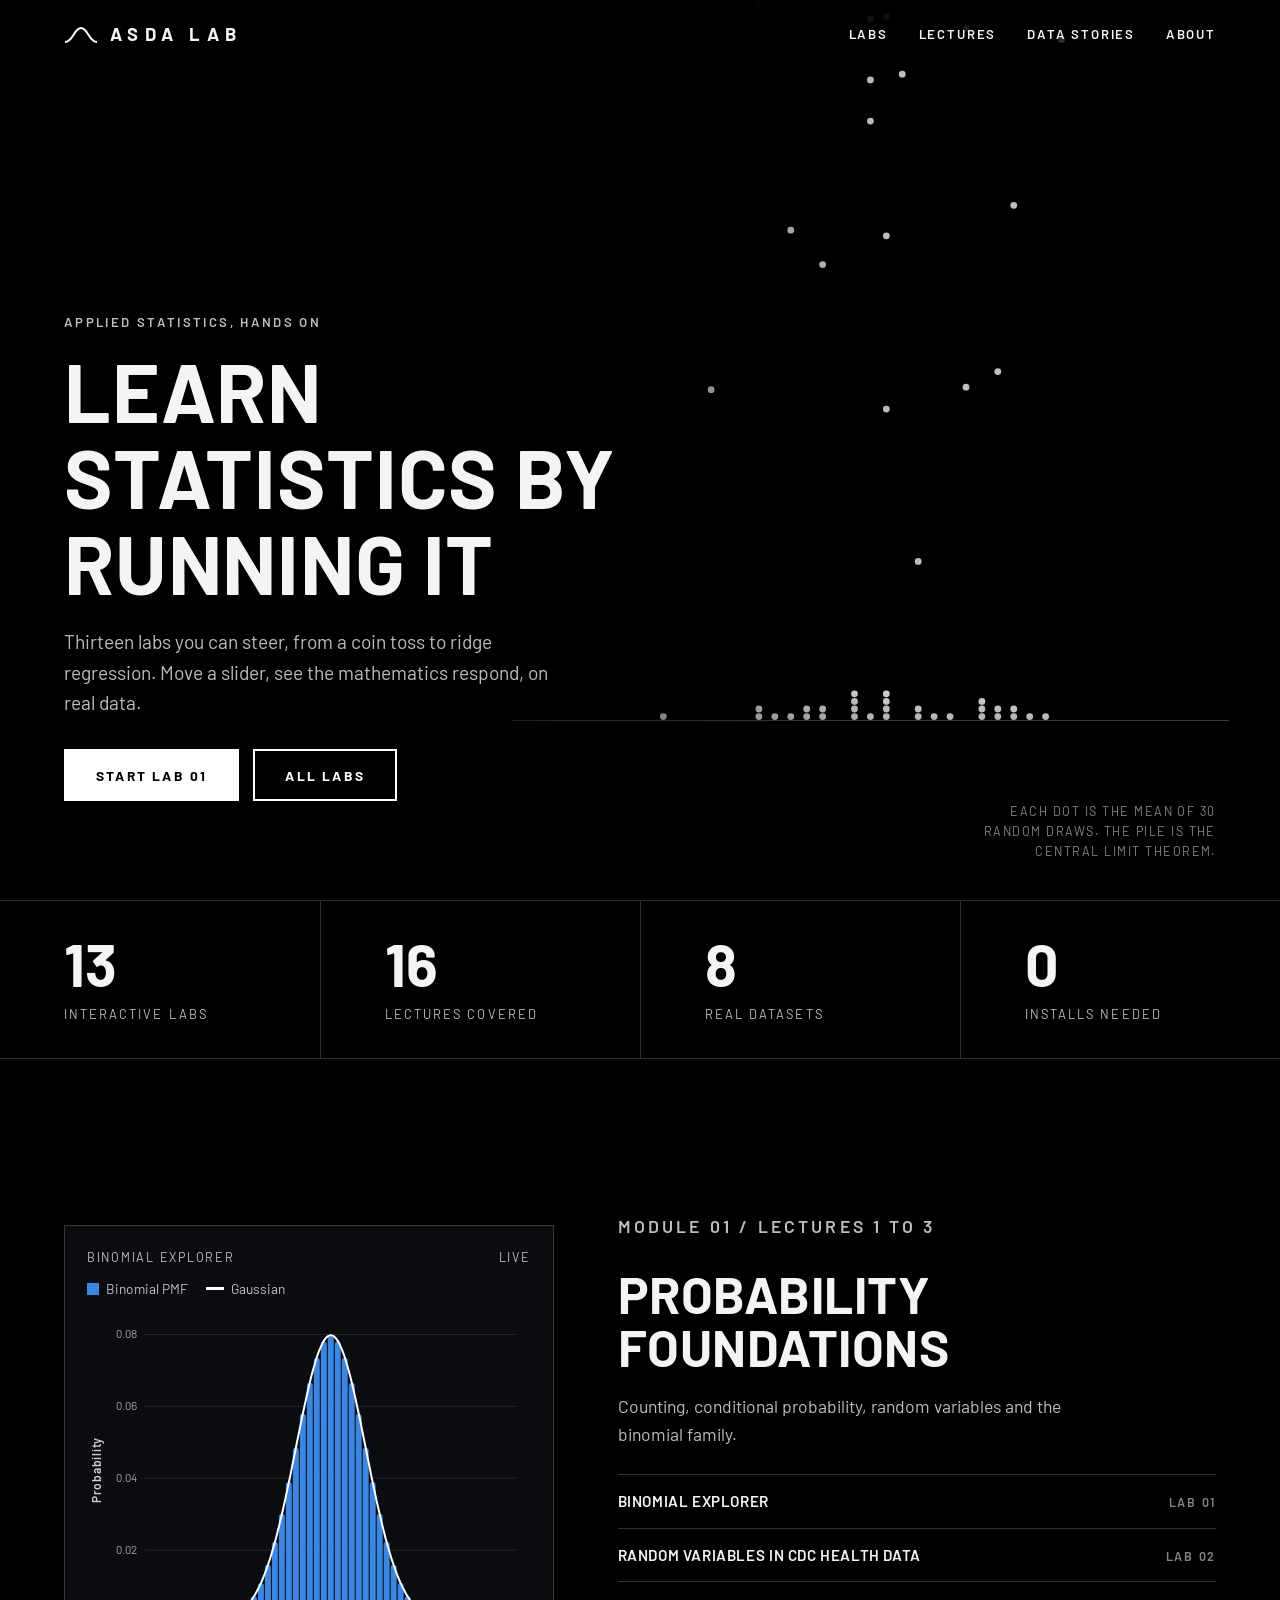
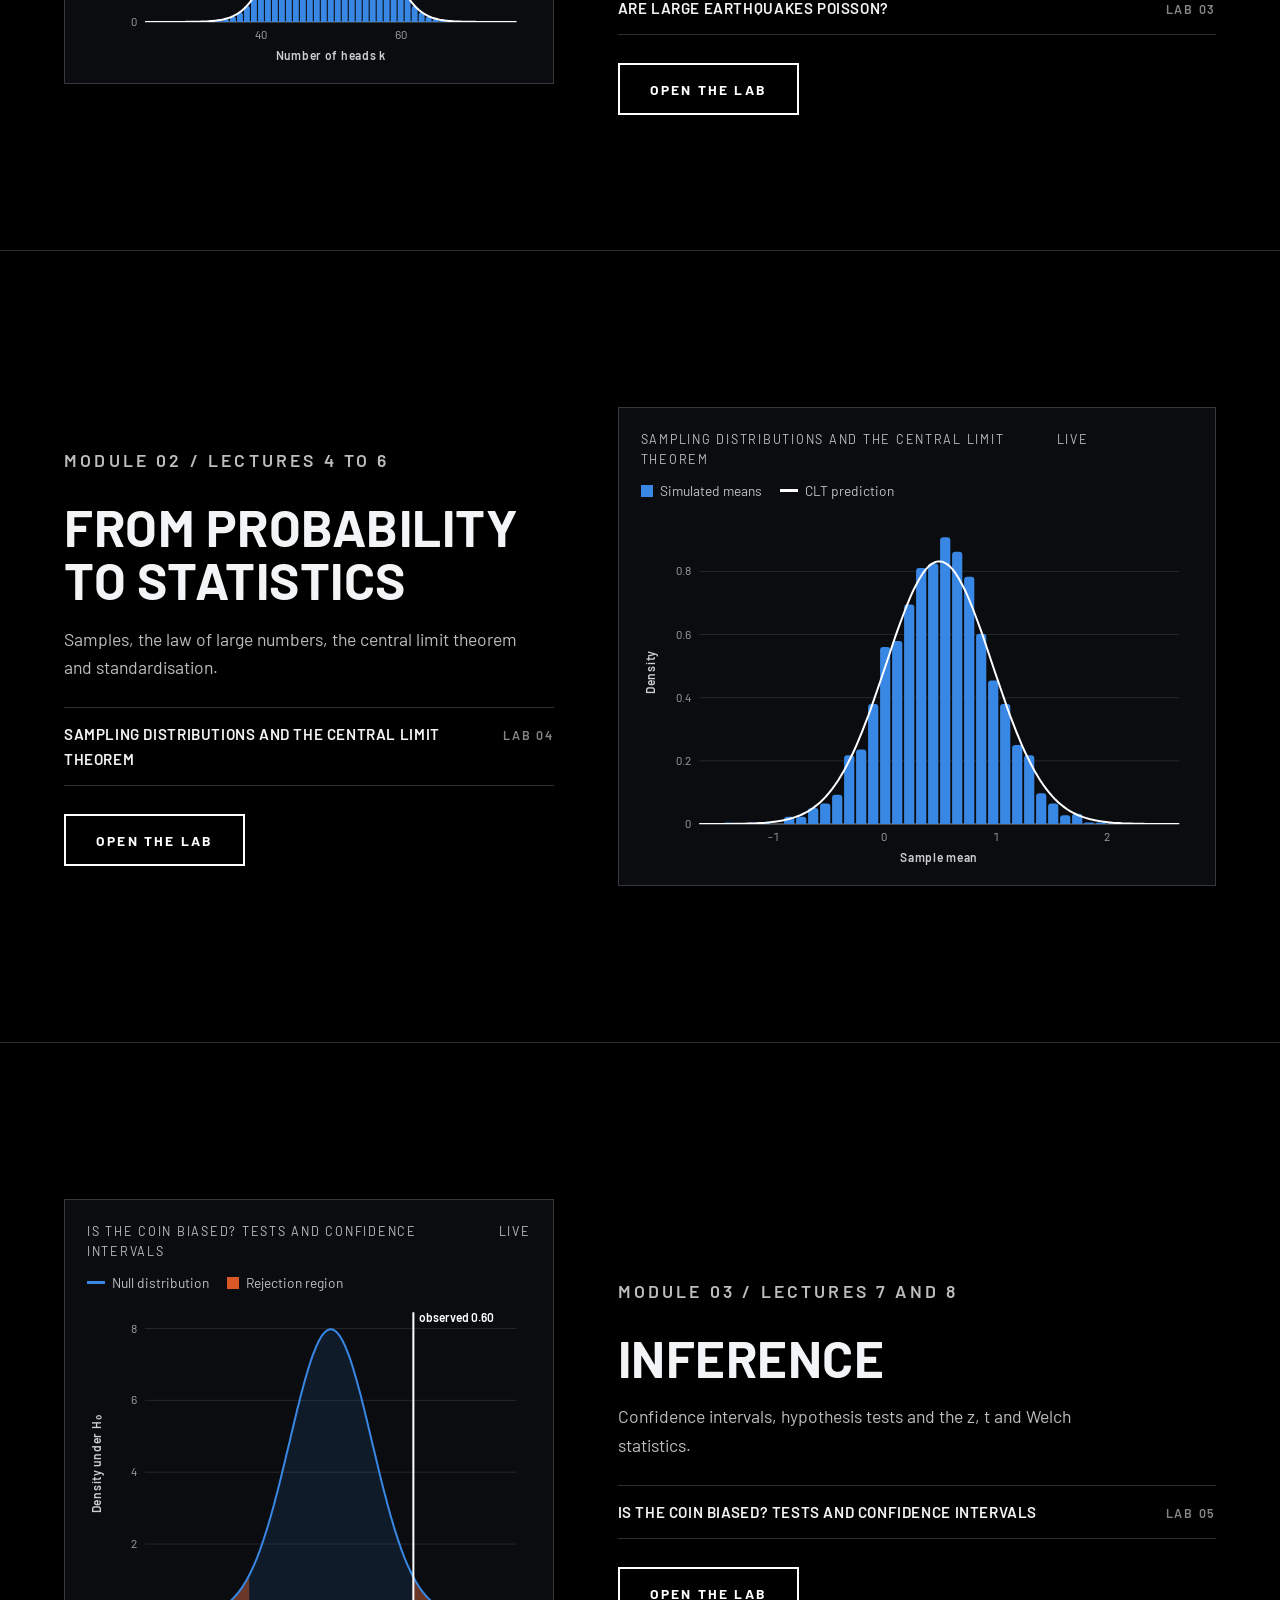
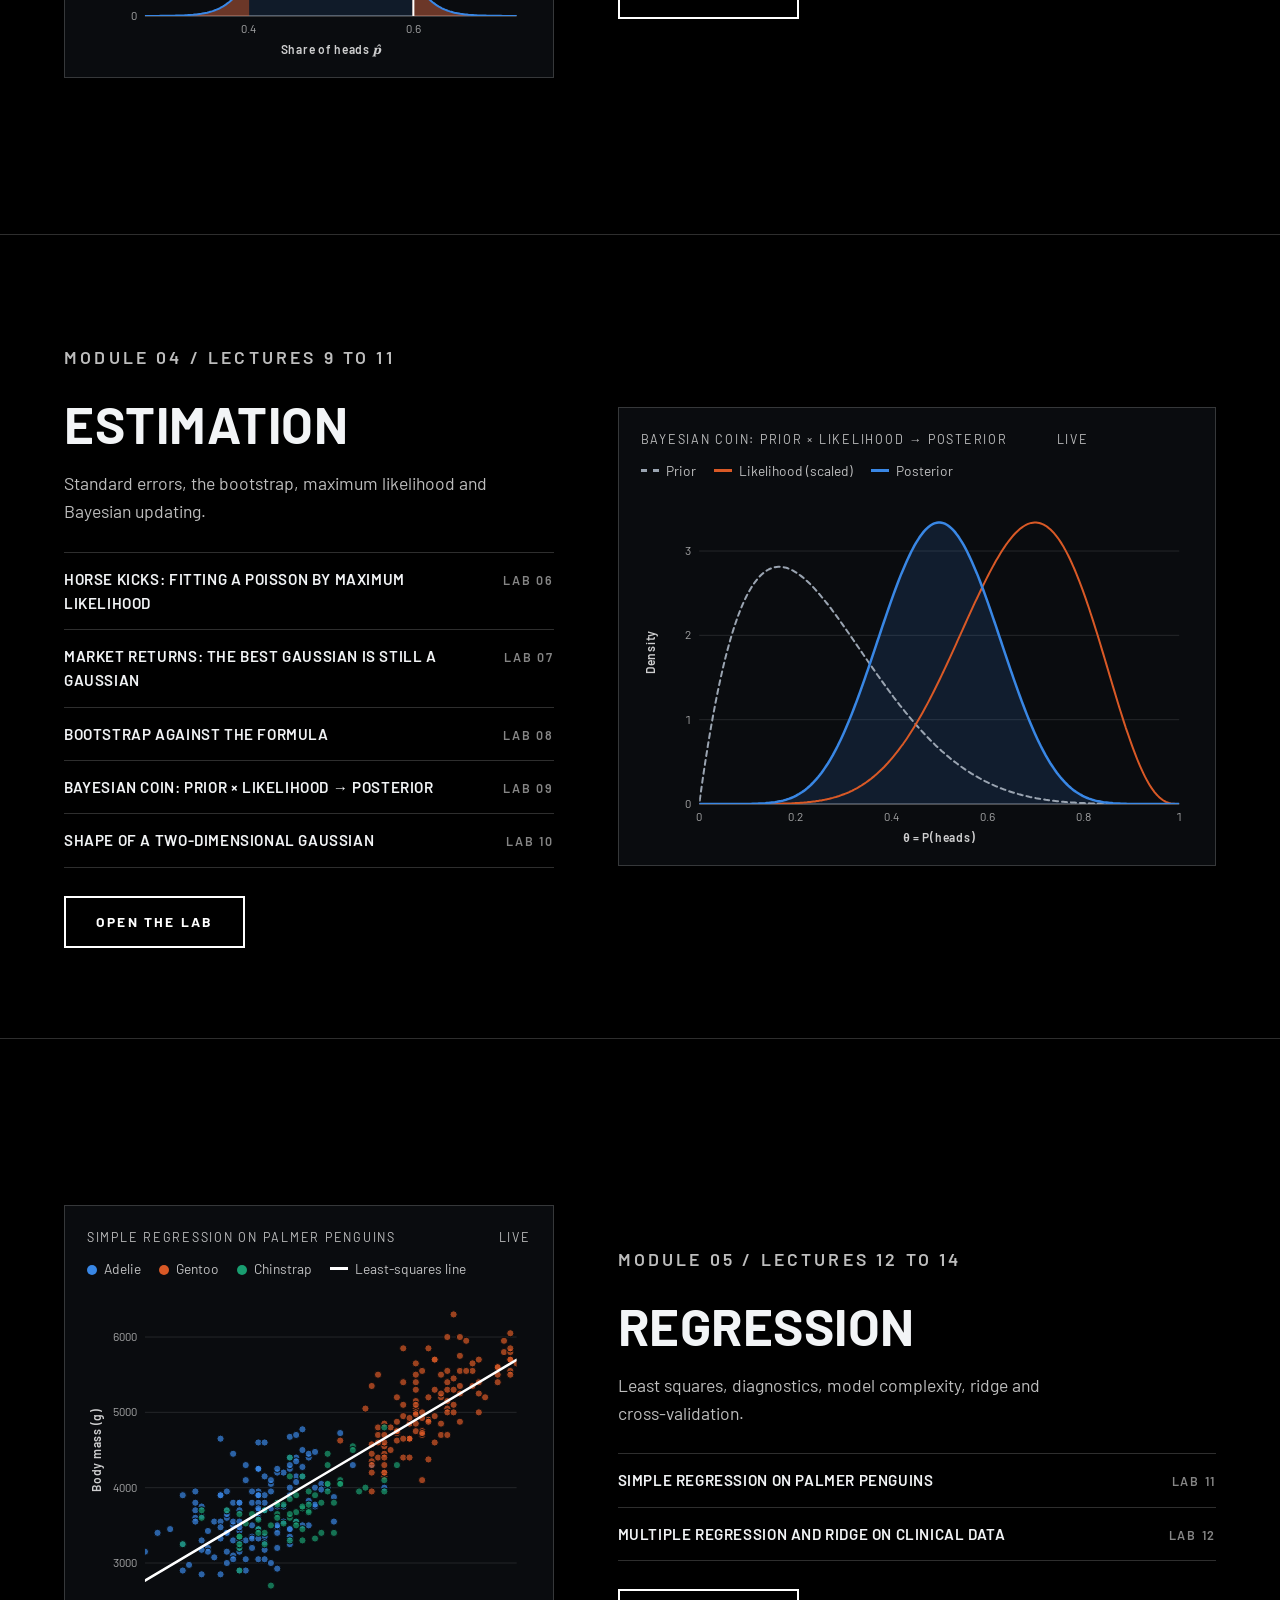
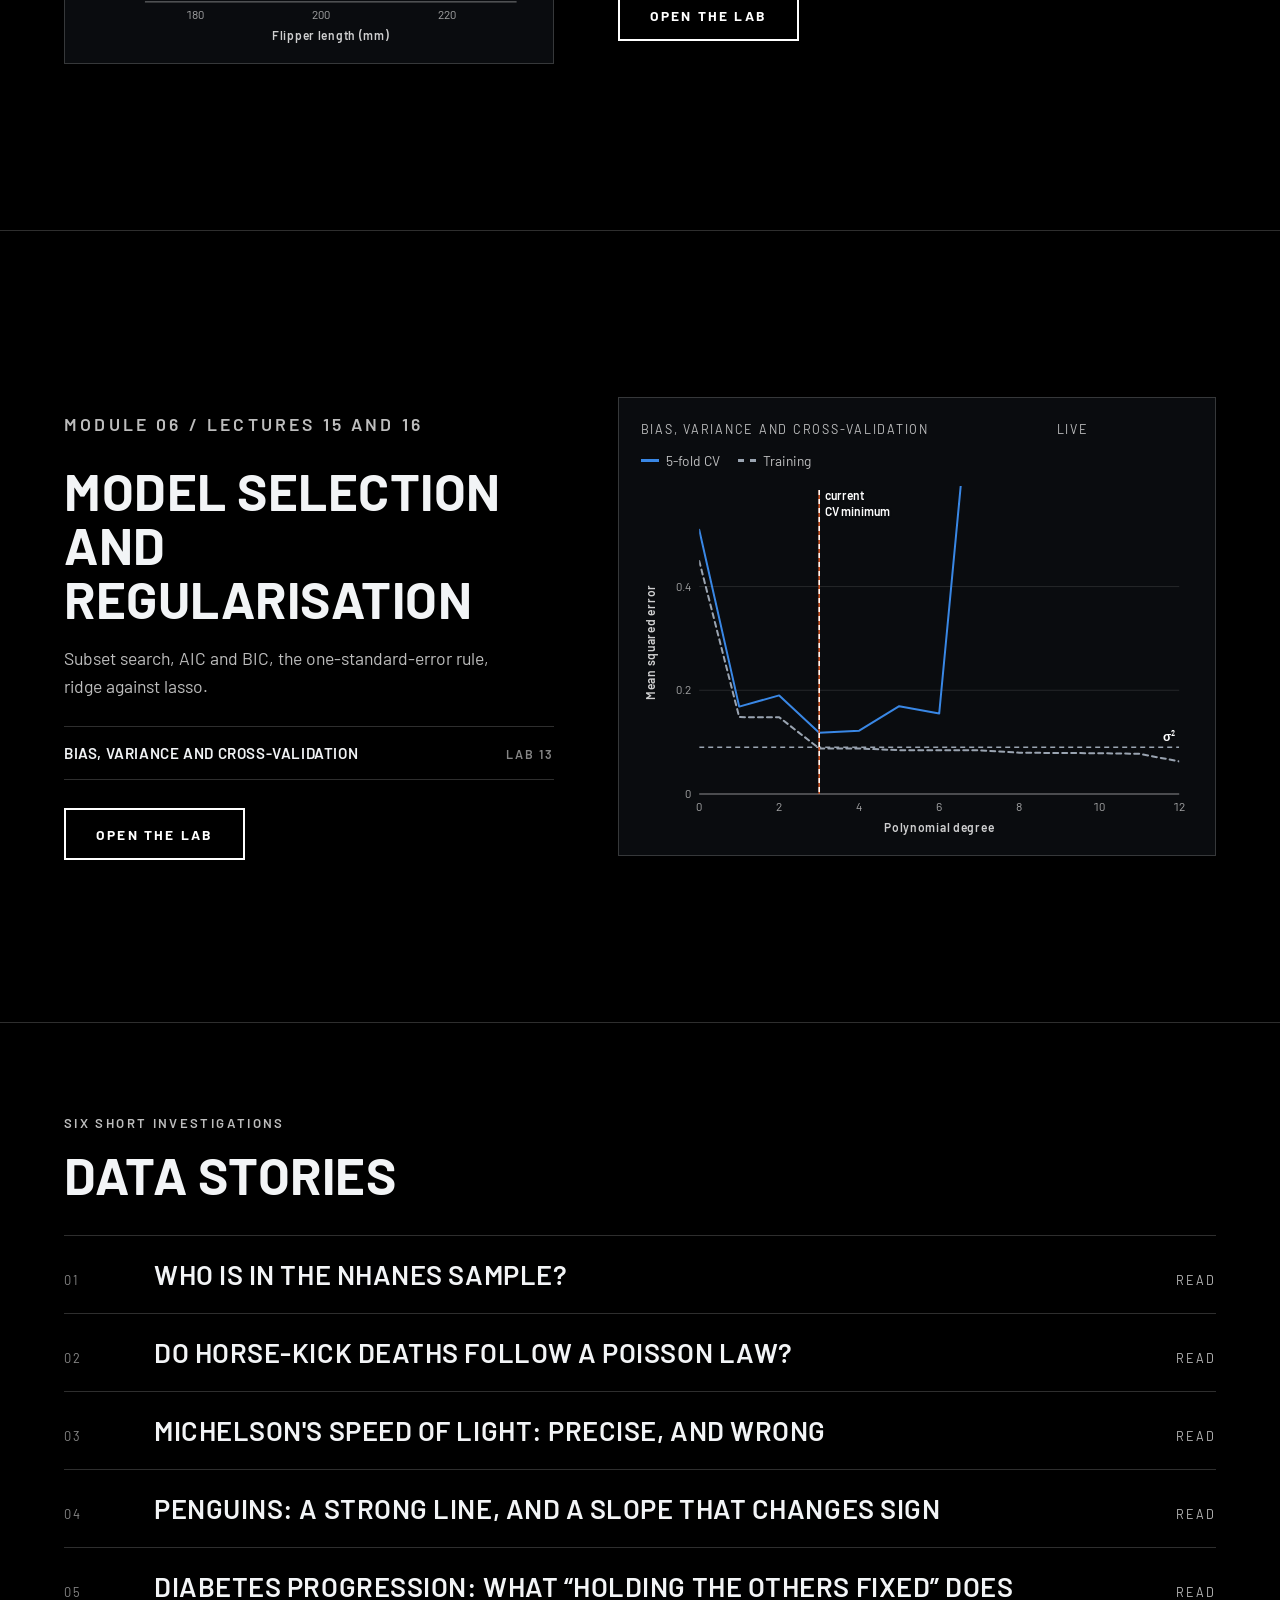
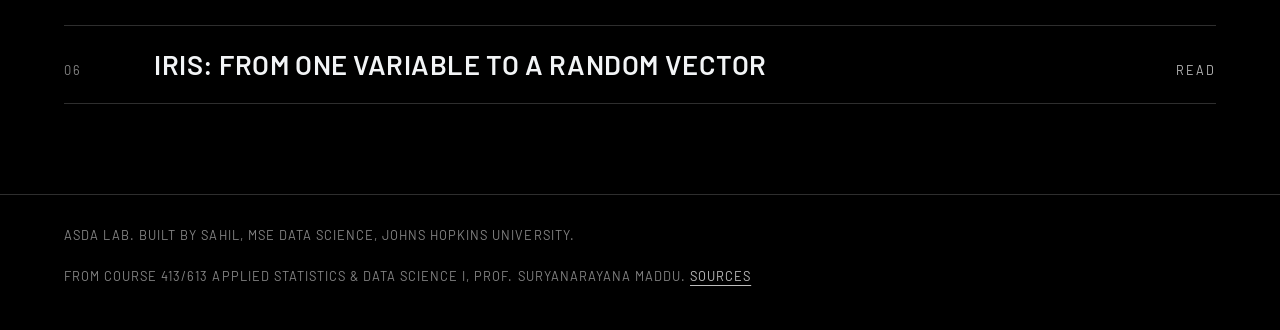
==== docs/index.html @ 3cbfc54a "Serve the site from /docs to match the Pages setting" ====
<!DOCTYPE html>
<html lang="en">
<head>
<meta charset="utf-8">
<meta name="viewport" content="width=device-width, initial-scale=1">
<title>ASDA Lab: learn statistics by running it</title>
<meta name="description" content="Thirteen interactive statistics labs and six data stories on real data, from probability to the lasso. Built by Sahil from Johns Hopkins course 413/613.">
<meta name="theme-color" content="#000000">
<link rel="icon" href="data:image/svg+xml,%3Csvg xmlns=%22http://www.w3.org/2000/svg%22 viewBox=%220 0 32 32%22%3E%3Crect width=%2232%22 height=%2232%22 rx=%226%22 fill=%22%23000%22/%3E%3Cpath d=%22M4 24c6 0 7-15 12-15s6 15 12 15%22 fill=%22none%22 stroke=%22%23fff%22 stroke-width=%222.5%22/%3E%3C/svg%3E">
<link rel="stylesheet" href="assets/vendor/katex/katex.min.css">
<link rel="stylesheet" href="assets/css/site.css">
</head>
<body>
<a class="skip" href="#main">Skip to content</a>
<header class="top">
  <a class="brand" href="#home" aria-label="ASDA Lab home"><svg viewBox="0 0 34 16" aria-hidden="true"><path d="M1 15c8 0 9-14 16-14s8 14 16 14" fill="none" stroke="#fff" stroke-width="2"/></svg>ASDA Lab</a>
  <nav aria-label="Sections">
    <a href="#labs" data-nav="labs">Labs</a>
    <a href="#course" data-nav="course">Lectures</a>
    <a href="#reports" data-nav="reports">Data stories</a>
    <a href="#about" data-nav="about">About</a>
  </nav>
</header>
<main id="main"></main>
<footer class="foot">
  <p>ASDA Lab. Built by Sahil, MSE Data Science, Johns Hopkins University.</p>
  <p>From course 413/613 Applied Statistics &amp; Data Science I, Prof. Suryanarayana Maddu. <a href="#about">Sources</a></p>
</footer>
<script src="assets/vendor/katex/katex.min.js"></script>
<script src="assets/vendor/katex/auto-render.min.js"></script>
<script src="assets/js/data.js"></script>
<script src="assets/js/stats.js"></script>
<script src="assets/js/charts.js"></script>
<script src="assets/js/content.js"></script>
<script src="assets/js/labs.js"></script>
<script src="assets/js/learn.js"></script>
<script src="assets/js/reports.js"></script>
<script src="assets/js/app.js"></script>
</body>
</html>
---- docs/assets/css/site.css ----
@font-face { font-family: "Barlow"; src: url("../fonts/barlow-latin-400-normal.woff2") format("woff2"); font-weight: 400; font-display: swap; }
@font-face { font-family: "Barlow"; src: url("../fonts/barlow-latin-500-normal.woff2") format("woff2"); font-weight: 500; font-display: swap; }
@font-face { font-family: "Barlow"; src: url("../fonts/barlow-latin-600-normal.woff2") format("woff2"); font-weight: 600; font-display: swap; }
@font-face { font-family: "Barlow"; src: url("../fonts/barlow-latin-700-normal.woff2") format("woff2"); font-weight: 700; font-display: swap; }
:root {
  --black: #000; --white: #fff; --text: #f2f4f6; --soft: rgba(255,255,255,.74); --dim: rgba(255,255,255,.52); --line: rgba(255,255,255,.18); --line-2: rgba(255,255,255,.32); --panel: #0a0c0f;
  --blue: #3987e5; --orange: #d95926; --aqua: #199e70; --font: "Barlow", "D-DIN", "Helvetica Neue", Arial, sans-serif; --wrap: 1320px; --pad: clamp(20px, 5vw, 72px);
}
* { box-sizing: border-box; }
html { scroll-behavior: smooth; background: var(--black); color-scheme: dark; }
body { margin: 0; background: var(--black); color: var(--text); font: 400 17px/1.6 var(--font); -webkit-font-smoothing: antialiased; }
a { color: inherit; text-underline-offset: 4px; }
:focus-visible { outline: 2px solid var(--white); outline-offset: 3px; }
.skip { position: absolute; left: -999px; } .skip:focus { left: 12px; top: 12px; background: #fff; color: #000; padding: 8px 12px; z-index: 90; }
h1, h2, h3, h4 { margin: 0; font-weight: 700; text-transform: uppercase; letter-spacing: .01em; line-height: 1.05; }
h1 { font-size: clamp(2.5rem, 6.4vw, 5.4rem); }
h2 { font-size: clamp(1.9rem, 4vw, 3.3rem); }
h3 { font-size: 1.25rem; letter-spacing: .06em; }
h4 { font-size: .95rem; letter-spacing: .1em; font-weight: 600; }
p { margin: 0 0 1em; max-width: 64ch; }
.kicker { font-size: .82rem; font-weight: 600; letter-spacing: .18em; text-transform: uppercase; color: var(--soft); margin: 0 0 14px; }
.wrap { max-width: var(--wrap); margin: 0 auto; padding: 0 var(--pad); }

/* nav */
.top { position: fixed; inset: 0 0 auto 0; z-index: 40; display: flex; align-items: center; justify-content: space-between; gap: 20px; padding: 18px var(--pad); background: linear-gradient(#000 0%, rgba(0,0,0,.82) 55%, rgba(0,0,0,0)); }
.brand { font-weight: 700; font-size: 1.15rem; letter-spacing: .34em; text-transform: uppercase; text-decoration: none; white-space: nowrap; display: flex; align-items: center; gap: 12px; }
.brand svg { width: 34px; height: 16px; }
.top nav { display: flex; gap: clamp(10px, 2.4vw, 34px); overflow-x: auto; scrollbar-width: none; }
.top nav a { position: relative; padding: 6px 0; text-decoration: none; text-transform: uppercase; font-size: .82rem; font-weight: 600; letter-spacing: .14em; white-space: nowrap; }
.top nav a::after { content: ""; position: absolute; left: 0; right: 0; bottom: 0; height: 2px; background: #fff; transform: scaleX(0); transform-origin: left; transition: transform .25s ease; }
.top nav a:hover::after, .top nav a[aria-current="page"]::after { transform: scaleX(1); }

/* buttons: outline that fills on hover */
.btn { position: relative; display: inline-flex; align-items: center; justify-content: center; min-height: 52px; padding: 0 30px; border: 2px solid #fff; background: transparent; color: #fff; font: 700 .86rem var(--font); letter-spacing: .16em; text-transform: uppercase; text-decoration: none; cursor: pointer; overflow: hidden; isolation: isolate; transition: color .3s ease; }
.btn::before { content: ""; position: absolute; inset: 0; background: #fff; transform: translateY(101%); transition: transform .3s ease; z-index: -1; }
.btn:hover, .btn:focus-visible { color: #000; } .btn:hover::before, .btn:focus-visible::before { transform: none; }
.btn.solid { background: #fff; color: #000; } .btn.solid::before { background: #000; } .btn.solid:hover { color: #fff; }
.btn.small { min-height: 40px; padding: 0 18px; font-size: .76rem; }
.btnrow { display: flex; flex-wrap: wrap; gap: 14px; }

/* hero */
.hero { position: relative; min-height: 100svh; display: flex; align-items: flex-end; overflow: hidden; }
.hero canvas { position: absolute; inset: 0; width: 100%; height: 100%; }
.hero::after { content: ""; position: absolute; inset: 0; background: linear-gradient(90deg, rgba(0,0,0,.9) 0%, rgba(0,0,0,.45) 42%, rgba(0,0,0,0) 70%), linear-gradient(0deg, #000 0%, rgba(0,0,0,0) 26%); pointer-events: none; }
.hero .inner { position: relative; z-index: 2; width: 100%; padding: 0 var(--pad) clamp(56px, 11vh, 120px); max-width: var(--wrap); margin: 0 auto; }
.hero h1 { max-width: 13ch; }
.hero .lede { font-size: clamp(1.05rem, 1.5vw, 1.3rem); color: var(--soft); max-width: 44ch; margin: 22px 0 30px; }
.hero .cap { position: absolute; right: var(--pad); bottom: 26px; z-index: 2; font-size: .78rem; letter-spacing: .12em; text-transform: uppercase; color: var(--dim); max-width: 34ch; text-align: right; }

.stats { display: grid; grid-template-columns: repeat(4, 1fr); border-top: 1px solid var(--line); border-bottom: 1px solid var(--line); }
.stats div { padding: 34px var(--pad); } .stats div + div { border-left: 1px solid var(--line); }
.stats b { display: block; font-size: clamp(2.4rem, 4.6vw, 4rem); font-weight: 700; line-height: 1; }
.stats span { display: block; margin-top: 10px; font-size: .8rem; letter-spacing: .16em; text-transform: uppercase; color: var(--soft); }

/* module bands on the home page */
.band { display: grid; grid-template-columns: minmax(0, .9fr) minmax(0, 1.1fr); gap: clamp(24px, 5vw, 80px); align-items: center; min-height: 88svh; padding: clamp(60px, 10vh, 120px) var(--pad); border-bottom: 1px solid var(--line); max-width: none; }
.band:nth-of-type(even) .copy { order: 2; }
.band .copy p { color: var(--soft); font-size: 1.1rem; margin: 18px 0 26px; max-width: 46ch; }
.band .links { display: flex; flex-direction: column; border-top: 1px solid var(--line); margin-bottom: 28px; }
.band .links a { display: flex; justify-content: space-between; align-items: baseline; gap: 16px; padding: 14px 0; border-bottom: 1px solid var(--line); text-decoration: none; font-weight: 600; letter-spacing: .04em; text-transform: uppercase; font-size: .95rem; transition: padding .2s ease; }
.band .links a span { color: var(--dim); font-size: .78rem; letter-spacing: .14em; white-space: nowrap; }
.band .links a:hover { padding-left: 12px; } .band .links a:hover span { color: #fff; }
.band .visual { border: 1px solid var(--line); padding: 22px 22px 10px; background: var(--panel); min-width: 0; }
.band .visual .cap { font-size: .78rem; letter-spacing: .14em; text-transform: uppercase; color: var(--soft); margin: 0 0 10px; display: flex; justify-content: space-between; gap: 12px; }

.stories { padding: clamp(60px, 10vh, 120px) var(--pad); }
.stories .rows { border-top: 1px solid var(--line); margin-top: 34px; }
.stories .rows a { display: grid; grid-template-columns: 70px 1fr auto; gap: 20px; align-items: baseline; padding: 22px 0; border-bottom: 1px solid var(--line); text-decoration: none; transition: background .2s ease, padding .2s ease; }
.stories .rows a:hover { background: #fff; color: #000; padding-left: 18px; padding-right: 18px; }
.stories .rows .n { font-size: .8rem; letter-spacing: .16em; color: var(--dim); } .stories .rows a:hover .n, .stories .rows a:hover .go { color: #000; }
.stories .rows .t { font-size: clamp(1.1rem, 2.2vw, 1.7rem); font-weight: 600; text-transform: uppercase; letter-spacing: .02em; line-height: 1.2; }
.stories .rows .go { font-size: .78rem; letter-spacing: .16em; text-transform: uppercase; color: var(--soft); }

/* inner pages */
.page-head { padding: clamp(120px, 20vh, 190px) 0 40px; border-bottom: 1px solid var(--line); }
.page-head p { font-size: 1.15rem; color: var(--soft); margin-top: 18px; }
section.block { padding: 48px 0 80px; }

.module { margin-bottom: 64px; }
.module > header { display: flex; align-items: baseline; justify-content: space-between; gap: 14px; border-bottom: 1px solid var(--line-2); padding-bottom: 14px; }
.module > header span { color: var(--soft); font-size: .8rem; letter-spacing: .16em; text-transform: uppercase; white-space: nowrap; }
.lecture { display: grid; grid-template-columns: 72px minmax(0, 1.3fr) minmax(0, 1fr); gap: 24px; padding: 26px 0; border-bottom: 1px solid var(--line); align-items: start; }
.lecture .num { font-size: 2.2rem; font-weight: 700; line-height: 1; color: var(--dim); }
.lecture h4 { font-size: 1.05rem; letter-spacing: .04em; margin-bottom: 8px; line-height: 1.25; }
.lecture p { font-size: 1rem; color: var(--soft); margin: 0; }
.formula { border: 1px solid var(--line); padding: 14px 16px; overflow-x: auto; font-size: .98rem; background: var(--panel); }
.lecture .links, .chips { margin-top: 12px; display: flex; gap: 8px; flex-wrap: wrap; }
.chip { display: inline-block; font-size: .72rem; font-weight: 600; letter-spacing: .12em; text-transform: uppercase; padding: 6px 12px; border: 1px solid var(--line-2); text-decoration: none; color: var(--text); }
a.chip:hover { background: #fff; color: #000; border-color: #fff; }

/* labs */
.labs { display: grid; grid-template-columns: 270px minmax(0, 1fr); gap: clamp(24px, 4vw, 56px); padding: 110px var(--pad) 90px; max-width: 1560px; margin: 0 auto; align-items: start; }
.labnav { position: sticky; top: 96px; max-height: calc(100vh - 110px); overflow-y: auto; scrollbar-width: thin; }
.labnav h4 { color: var(--dim); font-size: .72rem; letter-spacing: .2em; margin: 22px 0 6px; } .labnav h4:first-child { margin-top: 0; }
.labnav a { display: grid; grid-template-columns: 30px 1fr; gap: 6px; padding: 9px 0 9px 12px; text-decoration: none; color: var(--soft); font-size: .93rem; line-height: 1.3; border-left: 2px solid var(--line); }
.labnav a i { font-style: normal; color: var(--dim); font-size: .78rem; letter-spacing: .08em; padding-top: 1px; }
.labnav a:hover { color: #fff; border-left-color: var(--line-2); }
.labnav a[aria-current="true"] { color: #fff; font-weight: 600; border-left-color: #fff; }
.labpick { display: none; width: 100%; font: 600 1rem var(--font); padding: 12px; border: 1px solid var(--line-2); background: #000; color: #fff; }
.lab > header { margin-bottom: 30px; }
.lab > header .meta { display: flex; flex-wrap: wrap; gap: 8px 20px; align-items: center; margin-bottom: 14px; font-size: .78rem; letter-spacing: .16em; text-transform: uppercase; color: var(--soft); }
.lab > header .meta b { color: #fff; font-weight: 700; }
.lab > header p { color: var(--soft); margin-top: 16px; font-size: 1.1rem; }
.step { margin-top: 44px; }
.step > h3 { display: flex; align-items: center; gap: 14px; margin-bottom: 18px; }
.step > h3::after { content: ""; flex: 1; height: 1px; background: var(--line); }
.idea { display: grid; grid-template-columns: 1fr; gap: 18px; }
.idea p { margin: 0; } .idea .formula { max-width: 860px; }
.idea p { color: var(--soft); max-width: 62ch; }
.controls { display: flex; flex-wrap: wrap; gap: 18px 28px; align-items: end; border: 1px solid var(--line); background: var(--panel); padding: 20px 22px; }
.ctl { display: flex; flex-direction: column; gap: 6px; min-width: 160px; flex: 1 1 160px; max-width: 280px; }
.ctl label { font-size: .84rem; font-weight: 600; letter-spacing: .04em; color: var(--soft); display: flex; justify-content: space-between; gap: 8px; }
.ctl output { color: #fff; font-weight: 700; font-variant-numeric: tabular-nums; letter-spacing: .02em; text-transform: none; }
.ctl input[type=range] { width: 100%; accent-color: #fff; height: 22px; }
.ctl select { font: 500 .95rem var(--font); padding: 9px 10px; border: 1px solid var(--line-2); background: #000; color: #fff; border-radius: 0; }
.ctl.checks { max-width: none; flex-basis: 100%; }
.ctl.checks div { display: flex; flex-wrap: wrap; gap: 8px 18px; }
.ctl.checks label { font-weight: 500; justify-content: flex-start; gap: 6px; text-transform: none; letter-spacing: .02em; font-size: .95rem; color: var(--text); }
.ctl.checks input { accent-color: #fff; }
.tiles { display: grid; grid-template-columns: repeat(auto-fit, minmax(160px, 1fr)); border: 1px solid var(--line); border-top: 0; overflow: hidden; }
.out > .tiles:first-child, .report .tiles { border-top: 1px solid var(--line); }
.tile { padding: 18px 22px; border-left: 1px solid var(--line); margin-left: -1px; border-top: 1px solid var(--line); margin-top: -1px; }
.tile .k { font-size: .8rem; letter-spacing: .05em; color: var(--soft); line-height: 1.35; }
.tile .v { font-size: 1.75rem; font-weight: 700; line-height: 1.15; font-variant-numeric: tabular-nums; margin-top: 6px; }
.tile .s { font-size: .82rem; color: var(--dim); margin-top: 4px; }
.charts { display: grid; grid-template-columns: repeat(2, minmax(0, 1fr)); gap: 18px; margin-top: 18px; }
.charts.one { grid-template-columns: 1fr; }
.chartcard { border: 1px solid var(--line); background: var(--panel); padding: 20px 20px 10px; min-width: 0; }
.chartcard.wide { grid-column: 1 / -1; }
.chartcard h4 { margin-bottom: 4px; color: #fff; text-transform: none; letter-spacing: .03em; font-size: 1.05rem; }
.chartcard .sub { font-size: .9rem; color: var(--soft); margin: 0 0 10px; max-width: none; }
.notice { margin-top: 18px; border-left: 2px solid #fff; padding: 4px 0 4px 22px; }
.notice p { margin: 0; max-width: 78ch; color: var(--text); }
.status { padding: 16px 20px; border: 1px solid var(--line-2); margin-bottom: 16px; }
.missions { list-style: none; margin: 0; padding: 0; display: grid; grid-template-columns: repeat(3, minmax(0, 1fr)); gap: 0; border: 1px solid var(--line); }
.missions li { padding: 20px 22px; border-left: 1px solid var(--line); margin-left: -1px; color: var(--soft); }
.missions li b { display: block; color: #fff; font-size: .72rem; letter-spacing: .18em; text-transform: uppercase; margin-bottom: 8px; }
.quiz { border: 1px solid var(--line); background: var(--panel); padding: 22px; }
.quiz .q { font-size: 1.1rem; font-weight: 500; max-width: 70ch; margin-bottom: 16px; }
.quiz .opts { display: grid; gap: 10px; max-width: 760px; }
.quiz button { text-align: left; font: 500 1rem var(--font); color: #fff; background: transparent; border: 1px solid var(--line-2); padding: 12px 16px; cursor: pointer; }
.quiz button:hover:not(:disabled) { border-color: #fff; }
.quiz button.right { background: #fff; color: #000; border-color: #fff; font-weight: 600; }
.quiz button.wrong { border-style: dashed; color: var(--dim); }
.quiz .why { margin: 16px 0 0; color: var(--soft); max-width: 76ch; } .quiz .why b { color: #fff; }
.pager { display: flex; justify-content: space-between; gap: 14px; margin-top: 56px; padding-top: 28px; border-top: 1px solid var(--line); flex-wrap: wrap; }
.pager a { text-decoration: none; display: block; max-width: 46%; } .pager a.next { text-align: right; margin-left: auto; }
.pager small { display: block; font-size: .72rem; letter-spacing: .18em; text-transform: uppercase; color: var(--dim); margin-bottom: 6px; }
.pager span { font-weight: 700; text-transform: uppercase; letter-spacing: .03em; font-size: 1.15rem; border-bottom: 2px solid transparent; }
.pager a:hover span { border-bottom-color: #fff; }

svg text { font-family: var(--font); }
.tick { font-size: 12px; fill: rgba(255,255,255,.62); font-variant-numeric: tabular-nums; }
.tick.strong { fill: #fff; font-weight: 600; }
.axis-label { font-size: 12px; fill: rgba(255,255,255,.8); font-weight: 600; letter-spacing: .06em; }
.anno { font-size: 12px; fill: #fff; font-weight: 600; paint-order: stroke; stroke: #0a0c0f; stroke-width: 4px; }
.legend { display: flex; flex-wrap: wrap; gap: 4px 18px; font-size: .86rem; color: var(--soft); margin-bottom: 6px; }
.sw { display: inline-block; width: 12px; height: 12px; background: var(--c); margin-right: 7px; vertical-align: -1px; }
.sw.line { height: 3px; width: 18px; vertical-align: 4px; }
.sw.dash { height: 0; width: 18px; background: none; border-top: 3px dashed var(--c); vertical-align: 4px; }
.sw.dot { border-radius: 50%; width: 10px; height: 10px; }
.tip { position: fixed; z-index: 80; display: none; pointer-events: none; background: #fff; color: #000; font-size: .86rem; line-height: 1.4; padding: 8px 11px; max-width: 270px; font-variant-numeric: tabular-nums; }
.tip .sw { outline: 1px solid rgba(0,0,0,.2); }

/* data stories */
.report { padding: 56px 0; border-bottom: 1px solid var(--line); }
.report > header { margin-bottom: 10px; }
.report .q { font-size: 1.2rem; color: var(--soft); margin: 14px 0 24px; }
.report .body { display: grid; grid-template-columns: minmax(0, 1fr) minmax(0, 1.1fr); gap: 36px; align-items: start; margin-top: 30px; }
.report .body p { color: var(--soft); } .report .body p b { color: #fff; }
table.data { border-collapse: collapse; width: 100%; font-size: .93rem; font-variant-numeric: tabular-nums; margin: 6px 0 18px; }
table.data th, table.data td { padding: 8px 10px; border-bottom: 1px solid var(--line); text-align: right; }
table.data th:first-child, table.data td:first-child { text-align: left; }
table.data th { font-weight: 600; font-size: .72rem; letter-spacing: .1em; text-transform: uppercase; color: var(--soft); border-bottom: 1px solid var(--line-2); }
.toc { display: flex; flex-wrap: wrap; gap: 8px; }

.credits { display: grid; grid-template-columns: 1fr 1fr; gap: clamp(28px, 5vw, 72px); }
.credits h3 { margin: 34px 0 14px; } .credits h3:first-child { margin-top: 0; }
.credits p, .credits li { color: var(--soft); } .credits b { color: #fff; }
.credits ul { padding-left: 18px; margin: 0; } .credits li { margin-bottom: 10px; }
.foot { border-top: 1px solid var(--line); padding: 30px var(--pad) 44px; color: var(--dim); font-size: .8rem; letter-spacing: .08em; text-transform: uppercase; display: flex; justify-content: space-between; gap: 20px; flex-wrap: wrap; }
.foot p { margin: 0; max-width: none; } .foot a { color: var(--soft); }

@media (max-width: 1020px) {
  .band { grid-template-columns: 1fr; min-height: 0; } .band:nth-of-type(even) .copy { order: 0; }
  .credits, .report .body, .idea { grid-template-columns: 1fr; }
  .labs { grid-template-columns: 1fr; padding-top: 92px; } .labnav { position: static; max-height: none; } .labnav .list { display: none; } .labpick { display: block; }
  .lecture { grid-template-columns: 48px 1fr; } .lecture .side { grid-column: 2; } .missions { grid-template-columns: 1fr; } .missions li { border-top: 1px solid var(--line); margin-top: -1px; }
}
@media (max-width: 680px) {
  body { font-size: 16px; } .top { padding: 14px 16px; } .brand { font-size: .9rem; letter-spacing: .22em; } .brand svg { display: none; } .top nav a { font-size: .72rem; letter-spacing: .08em; }
  .stats { grid-template-columns: 1fr 1fr; } .stats div:nth-child(3) { border-left: 0; } .stats div:nth-child(n+3) { border-top: 1px solid var(--line); } .stats div { padding: 24px 20px; }
  .charts { grid-template-columns: 1fr; } .hero .cap { display: none; } .stories .rows a { grid-template-columns: 40px 1fr; } .stories .rows .go { display: none; }
  .hero::after { background: linear-gradient(0deg, #000 0%, rgba(0,0,0,.72) 45%, rgba(0,0,0,.2) 100%); } .pager a { max-width: 100%; }
}
@media (prefers-reduced-motion: reduce) { html { scroll-behavior: auto; } .btn, .btn::before, .top nav a::after { transition: none; } }

.hat { font-family: "Times New Roman", "STIX Two Text", "Cambria", "Noto Serif", serif; font-style: italic; text-transform: none; letter-spacing: 0; }
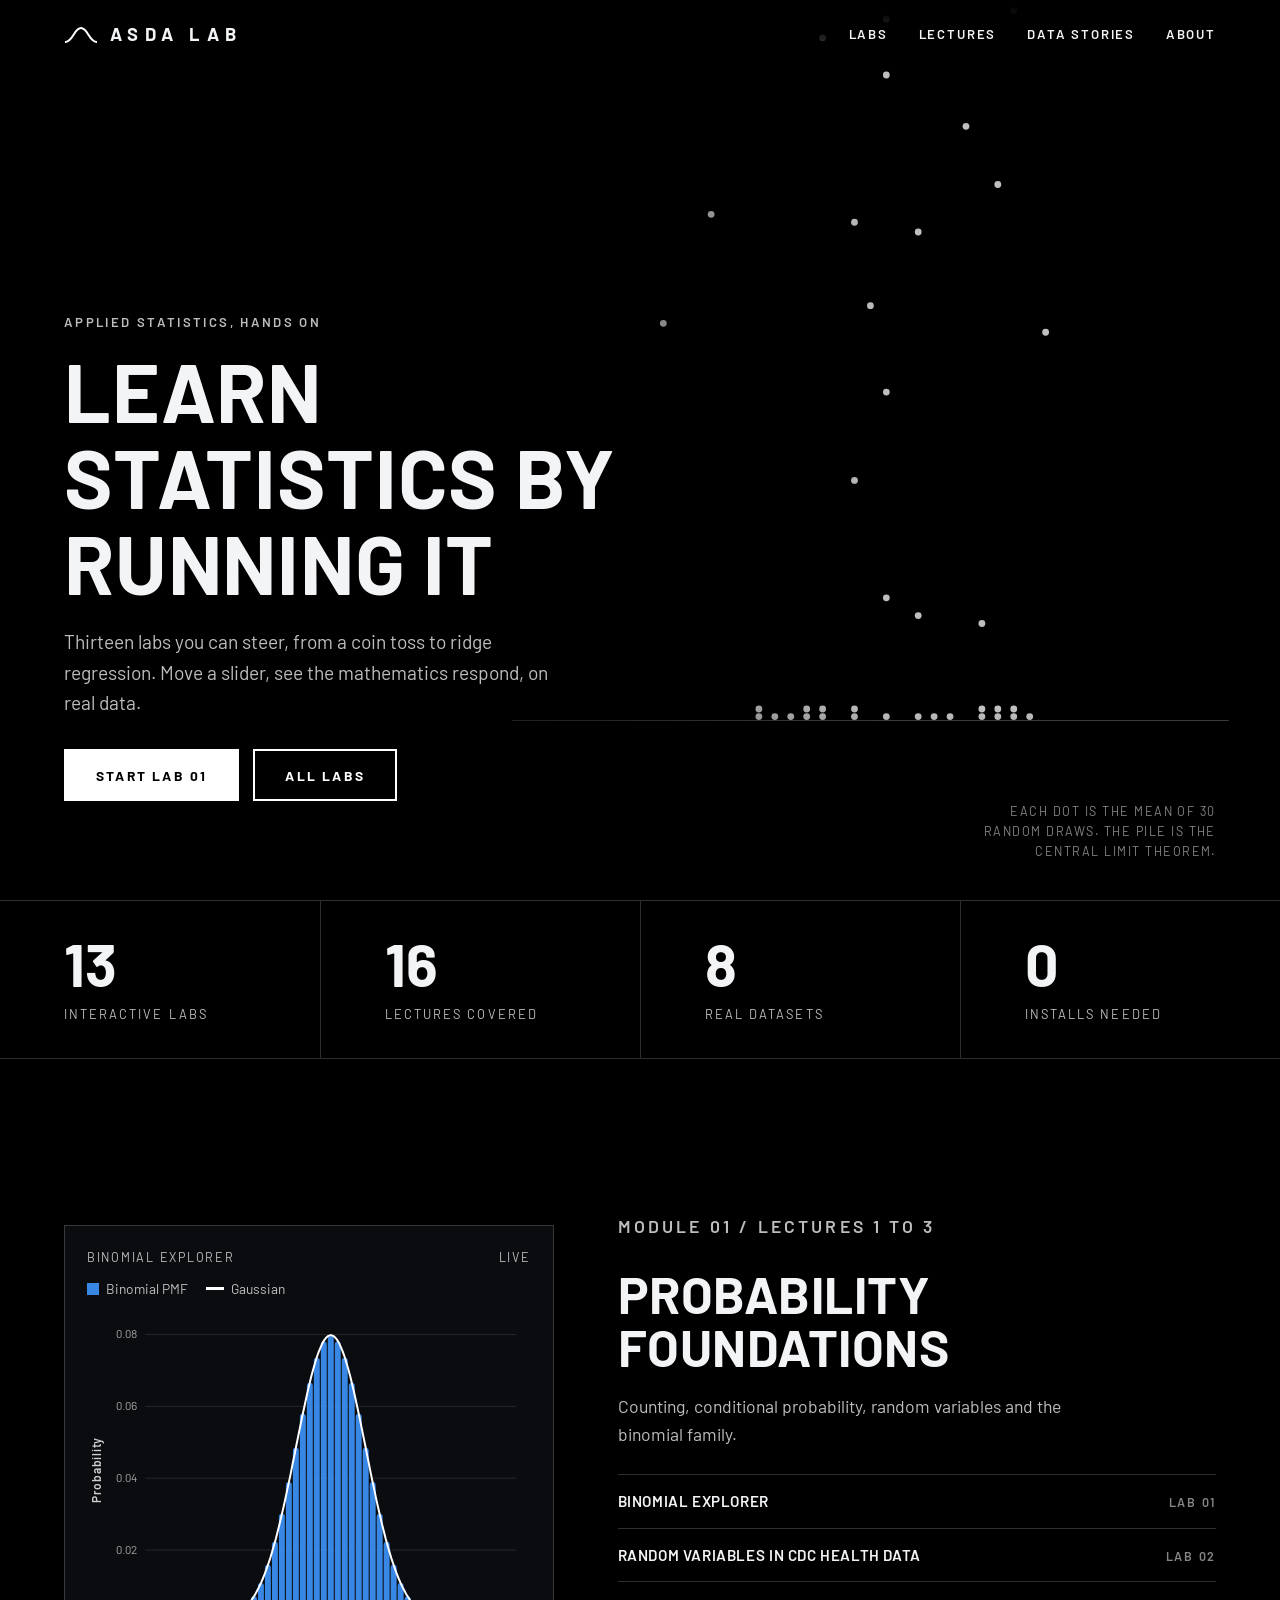
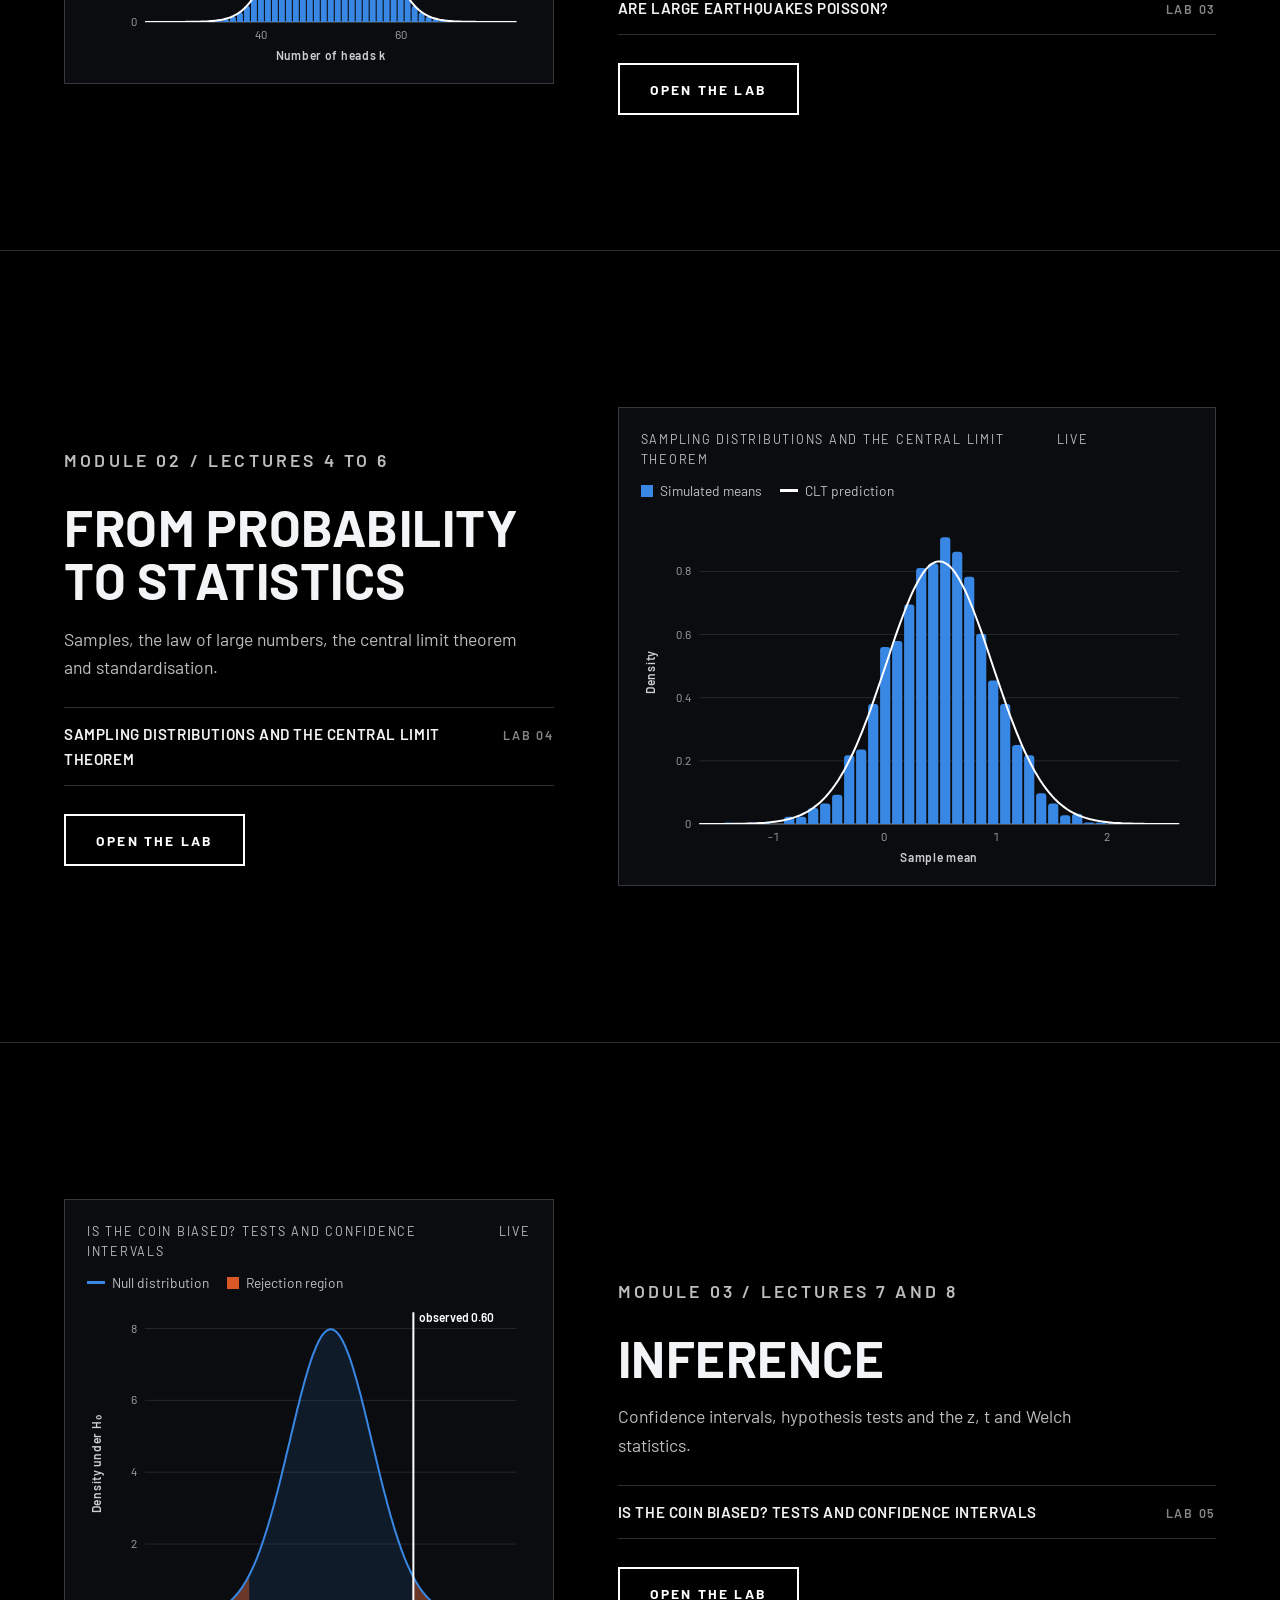
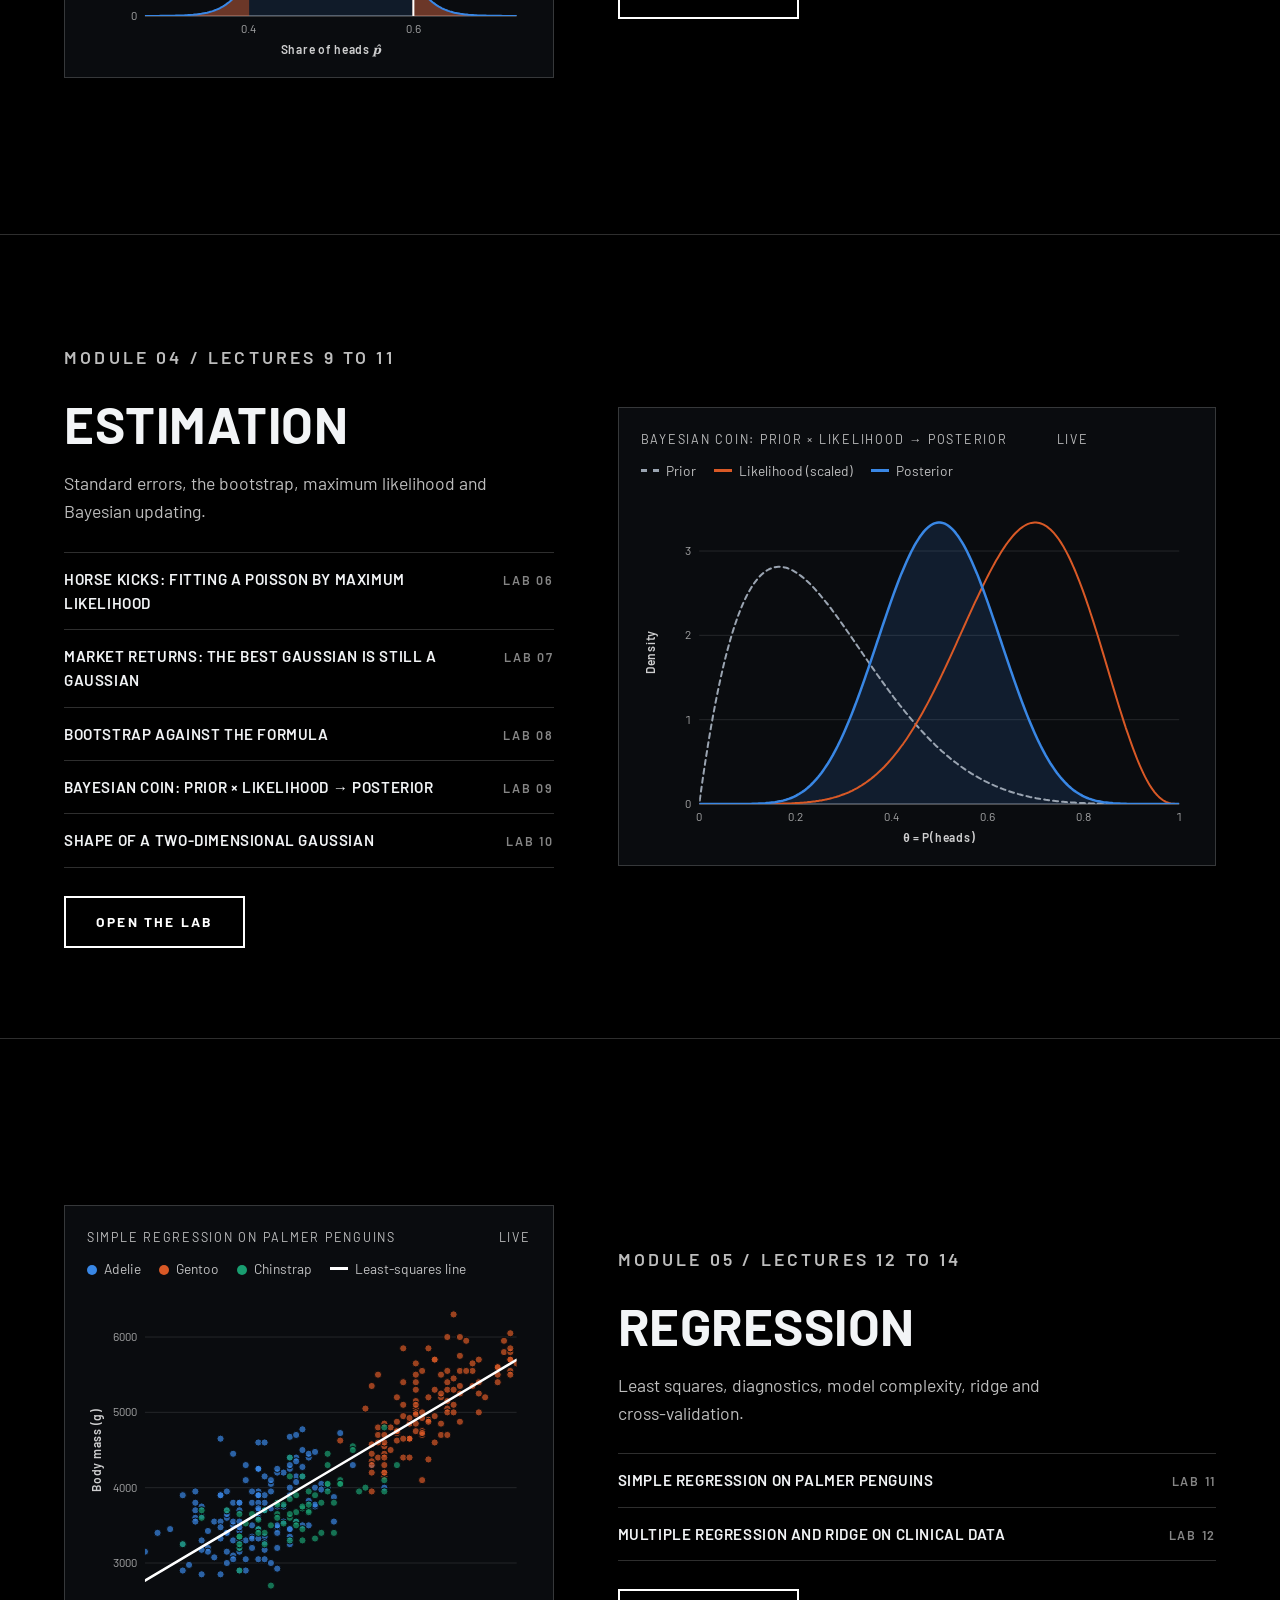
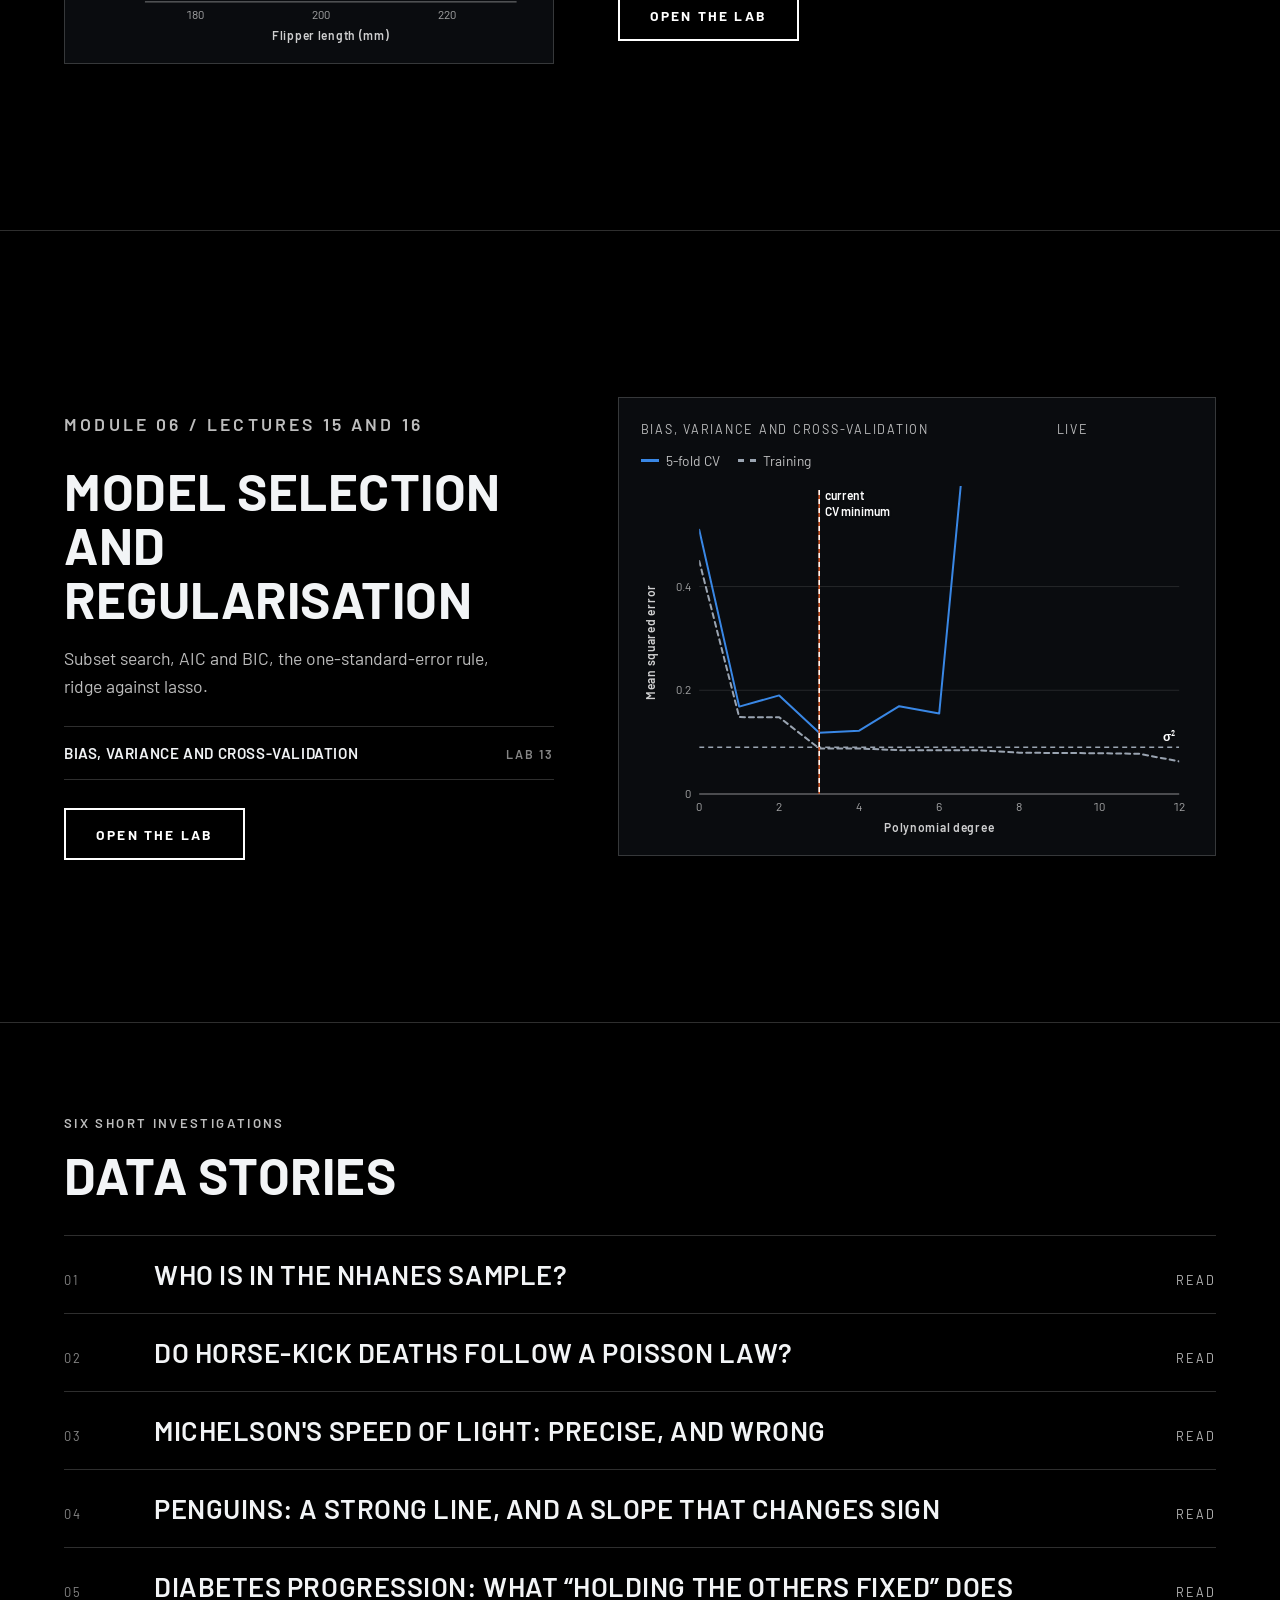
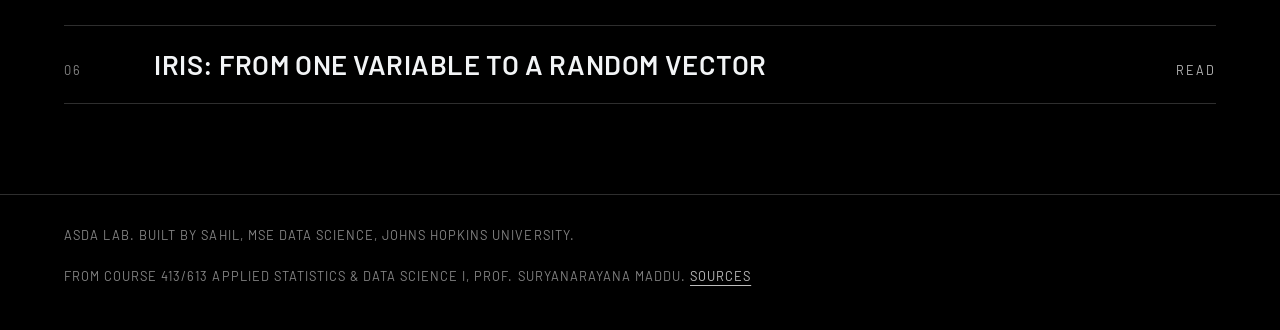
==== commit de8aabe1: "Version asset URLs so browsers pick up new releases" ====
--- a/docs/index.html
+++ b/docs/index.html
@@ -8,7 +8,7 @@
 <meta name="theme-color" content="#000000">
 <link rel="icon" href="data:image/svg+xml,%3Csvg xmlns=%22http://www.w3.org/2000/svg%22 viewBox=%220 0 32 32%22%3E%3Crect width=%2232%22 height=%2232%22 rx=%226%22 fill=%22%23000%22/%3E%3Cpath d=%22M4 24c6 0 7-15 12-15s6 15 12 15%22 fill=%22none%22 stroke=%22%23fff%22 stroke-width=%222.5%22/%3E%3C/svg%3E">
 <link rel="stylesheet" href="assets/vendor/katex/katex.min.css">
-<link rel="stylesheet" href="assets/css/site.css">
+<link rel="stylesheet" href="assets/css/site.css?v=3">
 </head>
 <body>
 <a class="skip" href="#main">Skip to content</a>
@@ -28,13 +28,13 @@
 </footer>
 <script src="assets/vendor/katex/katex.min.js"></script>
 <script src="assets/vendor/katex/auto-render.min.js"></script>
-<script src="assets/js/data.js"></script>
-<script src="assets/js/stats.js"></script>
-<script src="assets/js/charts.js"></script>
-<script src="assets/js/content.js"></script>
-<script src="assets/js/labs.js"></script>
-<script src="assets/js/learn.js"></script>
-<script src="assets/js/reports.js"></script>
-<script src="assets/js/app.js"></script>
+<script src="assets/js/data.js?v=3"></script>
+<script src="assets/js/stats.js?v=3"></script>
+<script src="assets/js/charts.js?v=3"></script>
+<script src="assets/js/content.js?v=3"></script>
+<script src="assets/js/labs.js?v=3"></script>
+<script src="assets/js/learn.js?v=3"></script>
+<script src="assets/js/reports.js?v=3"></script>
+<script src="assets/js/app.js?v=3"></script>
 </body>
 </html>
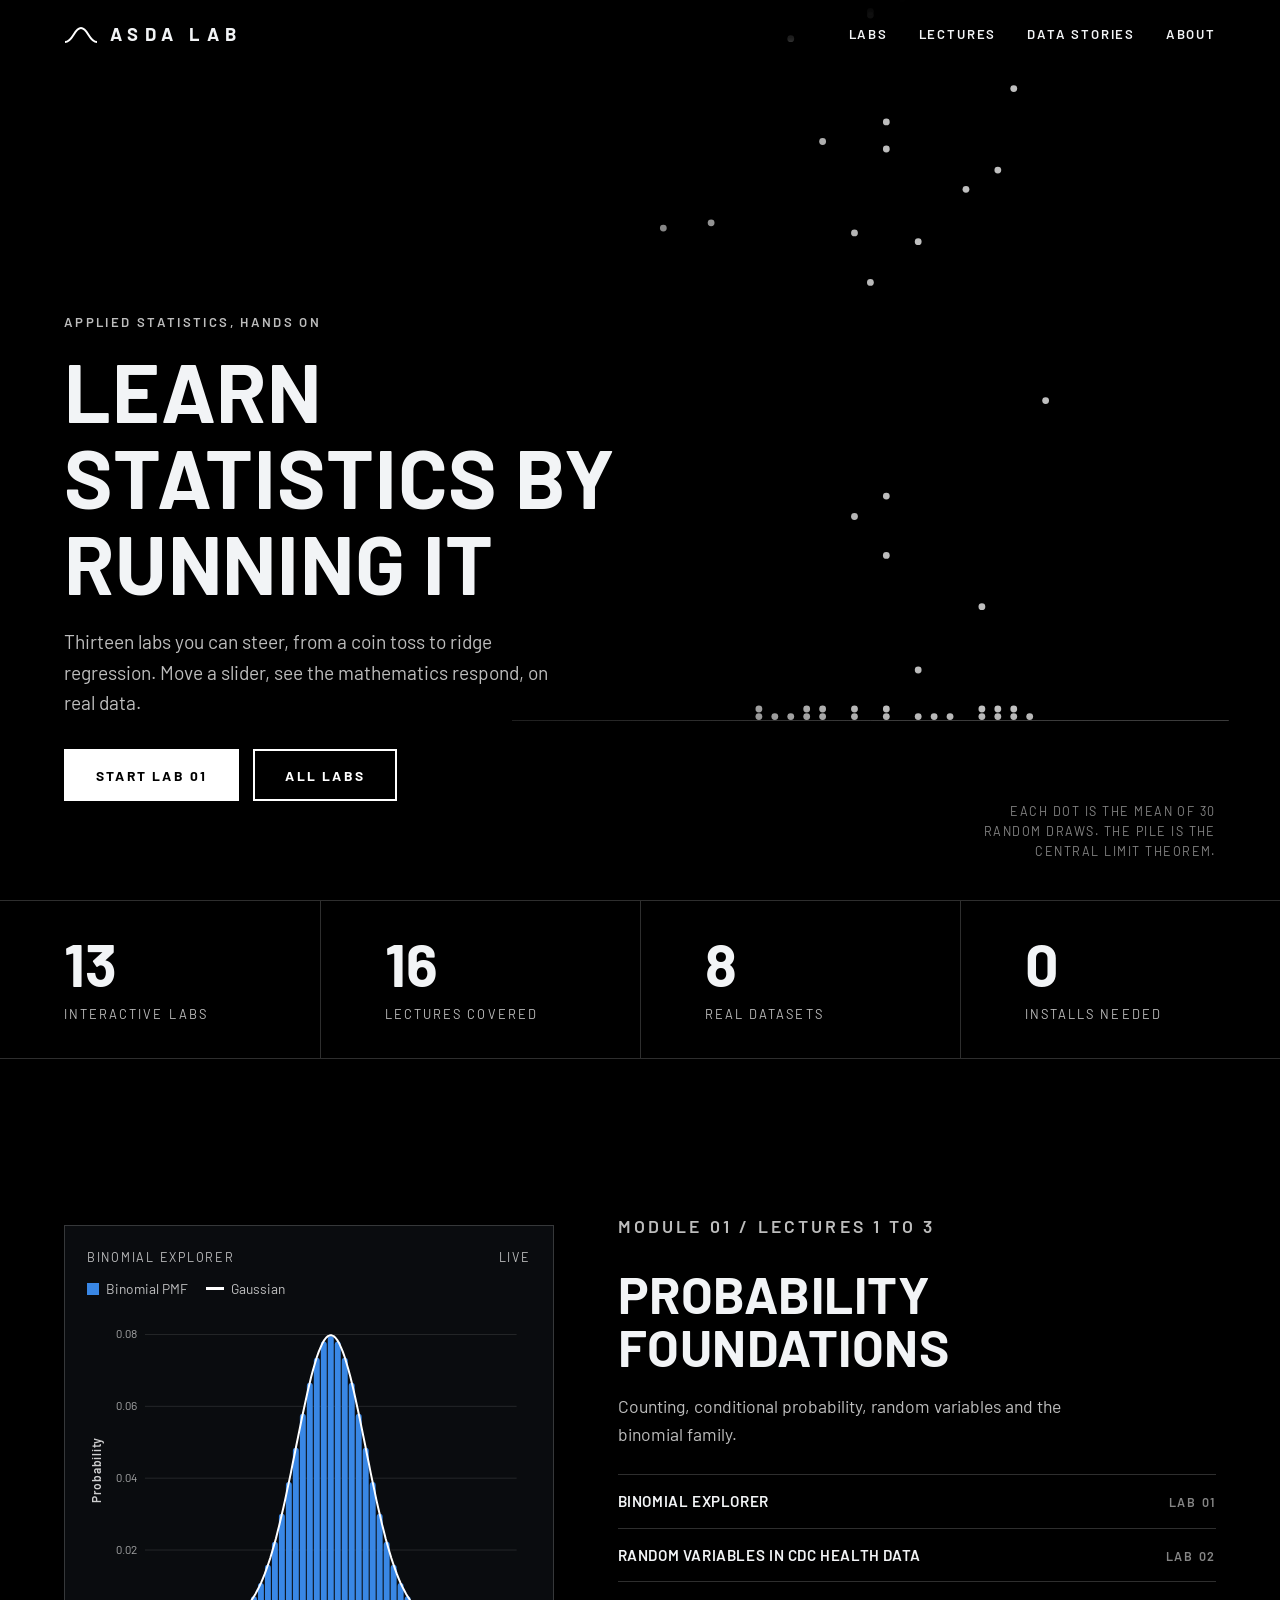
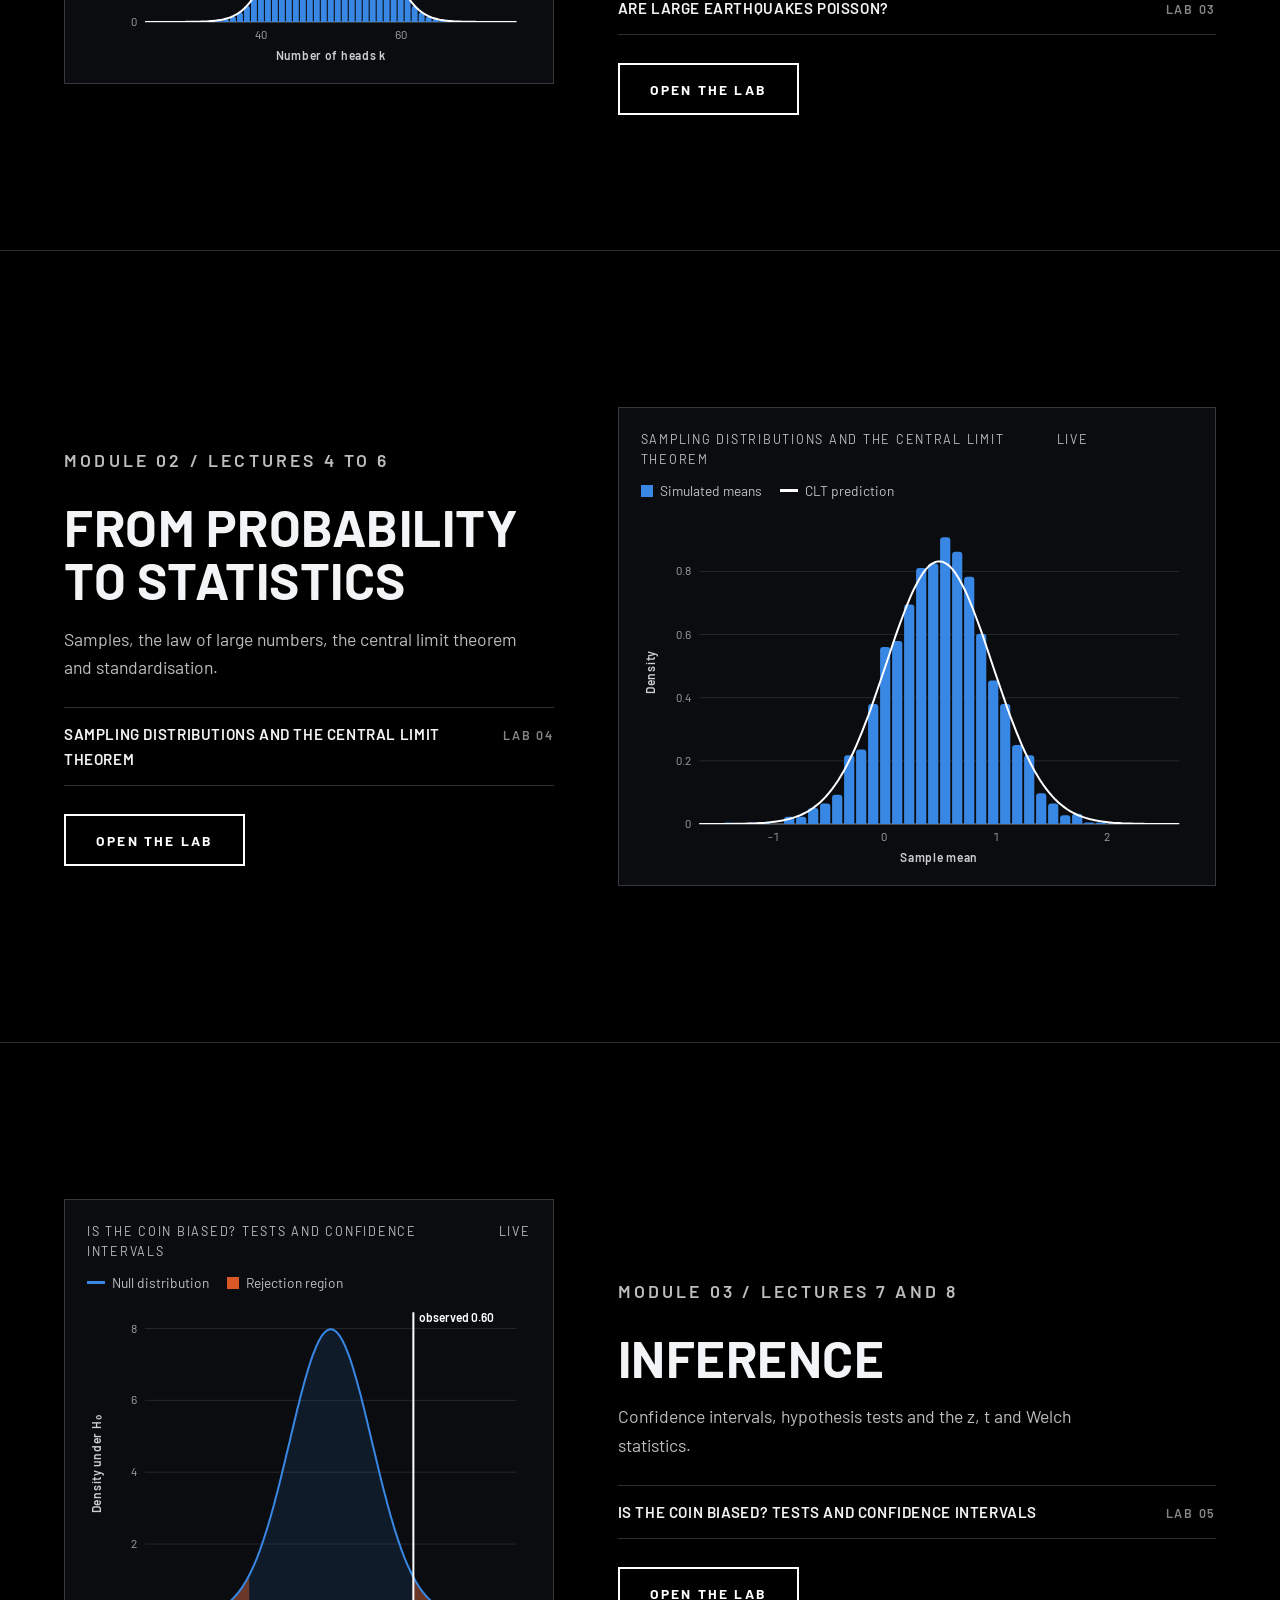
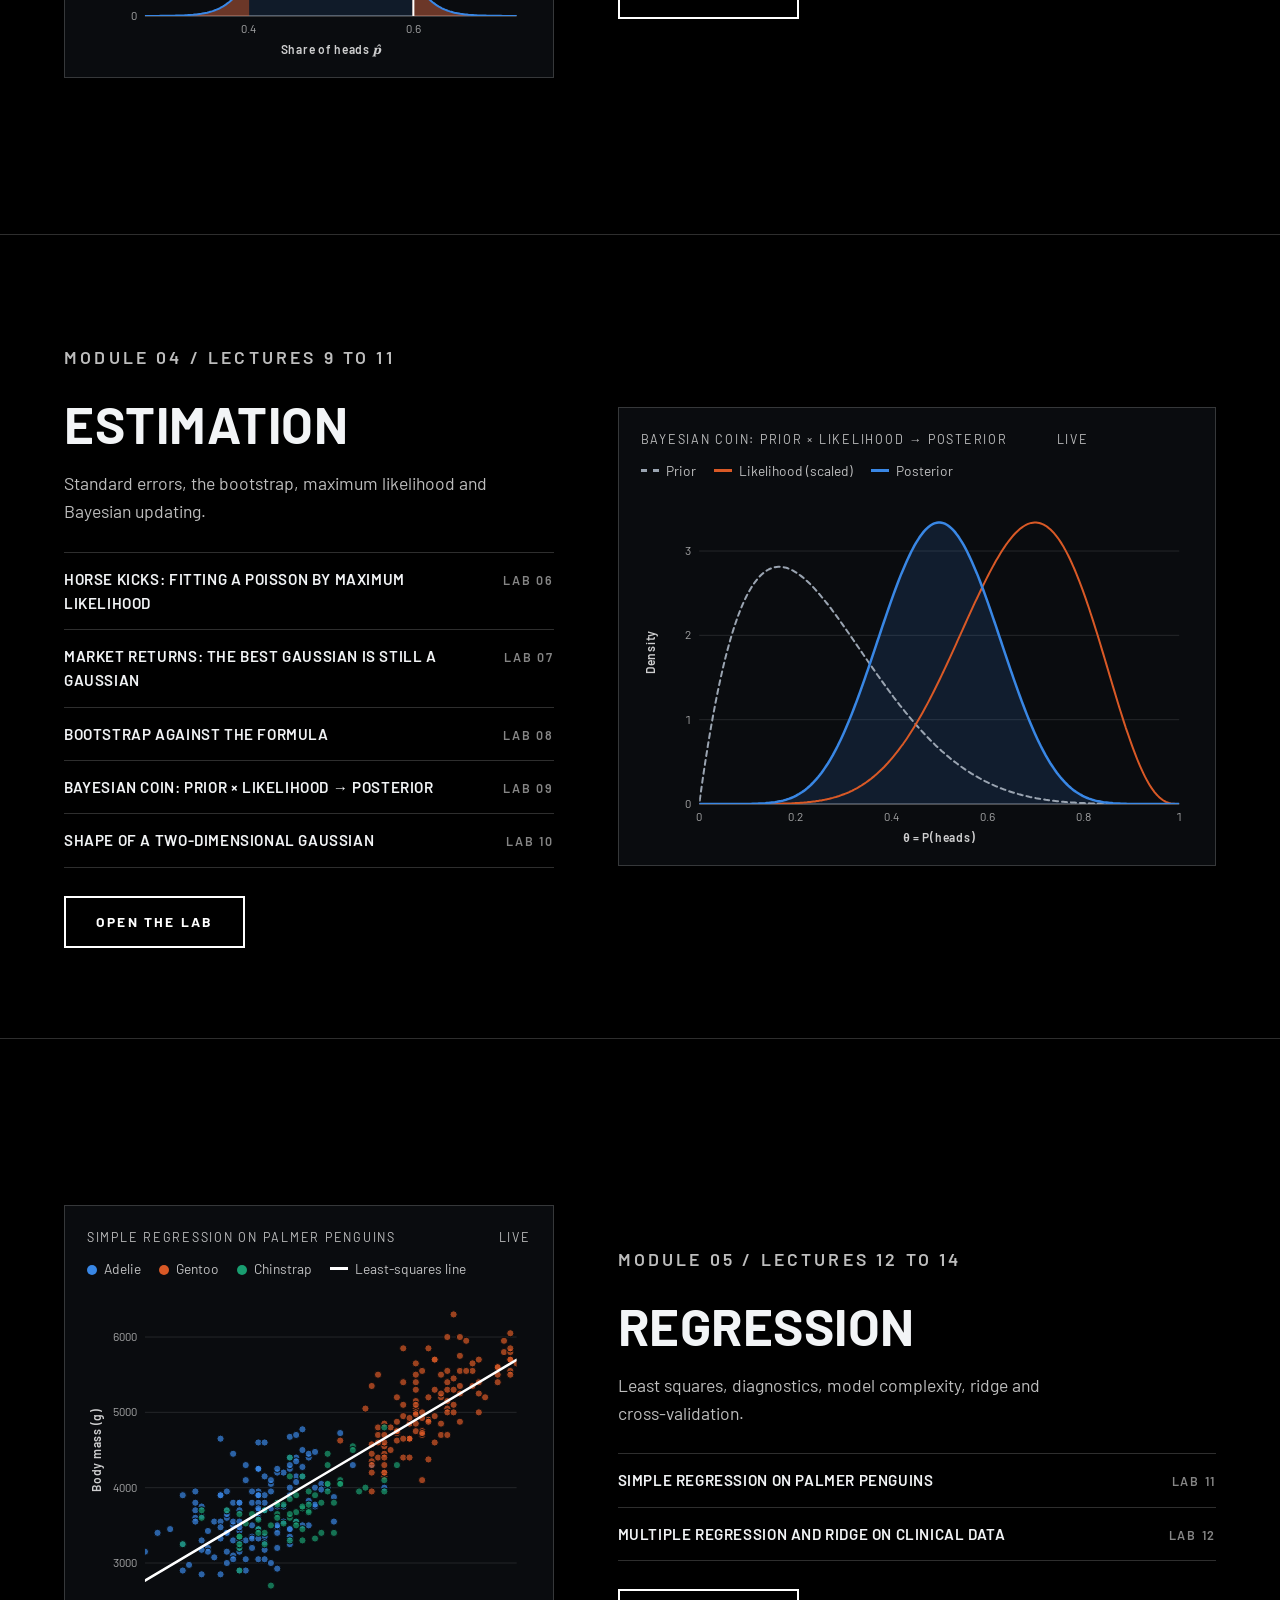
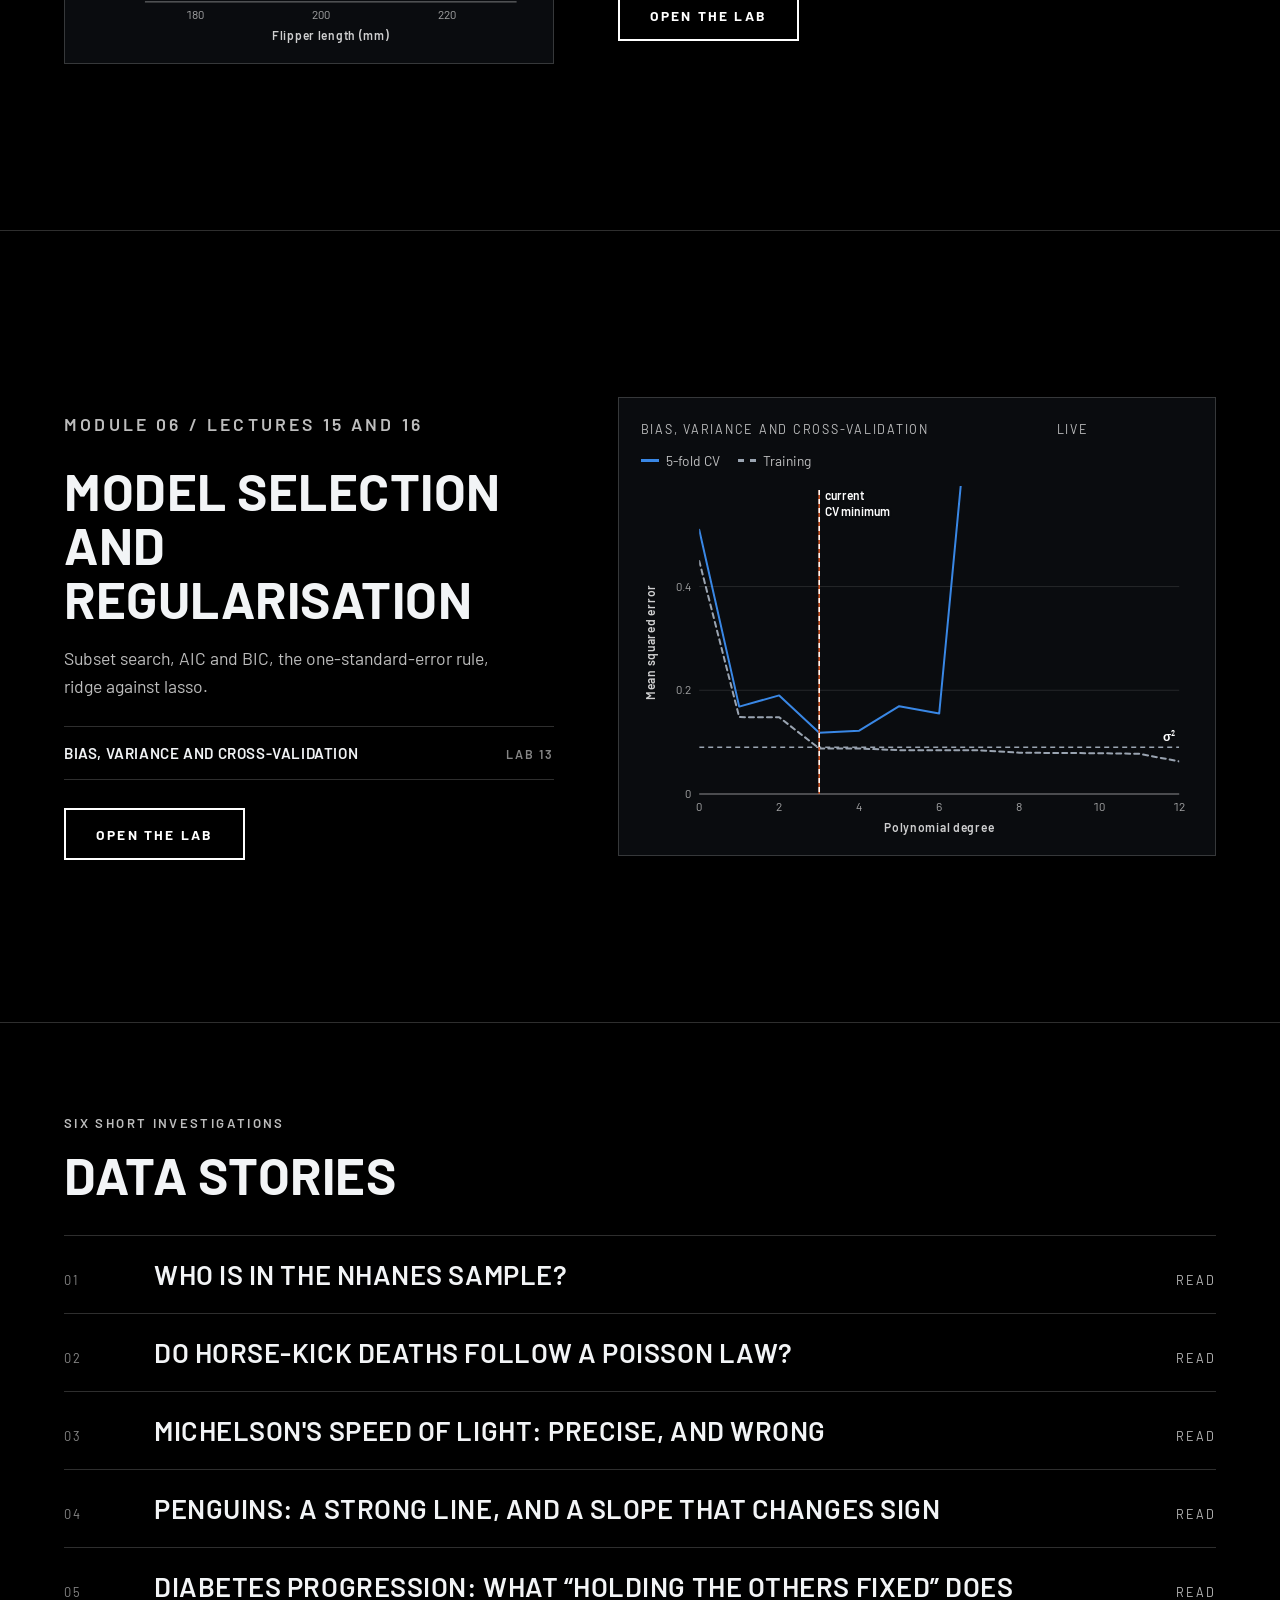
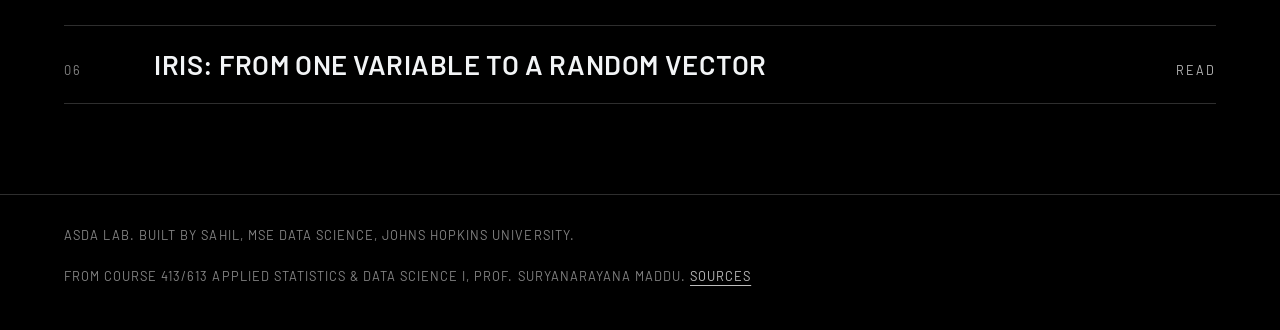
==== commit 43b1d028: "Phones: finger-sized navigation" ====
--- a/docs/index.html
+++ b/docs/index.html
@@ -8,7 +8,7 @@
 <meta name="theme-color" content="#000000">
 <link rel="icon" href="data:image/svg+xml,%3Csvg xmlns=%22http://www.w3.org/2000/svg%22 viewBox=%220 0 32 32%22%3E%3Crect width=%2232%22 height=%2232%22 rx=%226%22 fill=%22%23000%22/%3E%3Cpath d=%22M4 24c6 0 7-15 12-15s6 15 12 15%22 fill=%22none%22 stroke=%22%23fff%22 stroke-width=%222.5%22/%3E%3C/svg%3E">
 <link rel="stylesheet" href="assets/vendor/katex/katex.min.css">
-<link rel="stylesheet" href="assets/css/site.css?v=3">
+<link rel="stylesheet" href="assets/css/site.css?v=4">
 </head>
 <body>
 <a class="skip" href="#main">Skip to content</a>
--- a/docs/assets/css/site.css
+++ b/docs/assets/css/site.css
@@ -196,3 +196,10 @@
 @media (prefers-reduced-motion: reduce) { html { scroll-behavior: auto; } .btn, .btn::before, .top nav a::after { transition: none; } }
 
 .hat { font-family: "Times New Roman", "STIX Two Text", "Cambria", "Noto Serif", serif; font-style: italic; text-transform: none; letter-spacing: 0; }
+
+/* Phones: finger-sized navigation */
+@media (max-width: 640px) {
+  .brand { min-height: 44px; }
+  .top nav a { display: inline-flex; align-items: center; min-height: 44px; }
+  .top nav a::after { bottom: 8px; }
+}
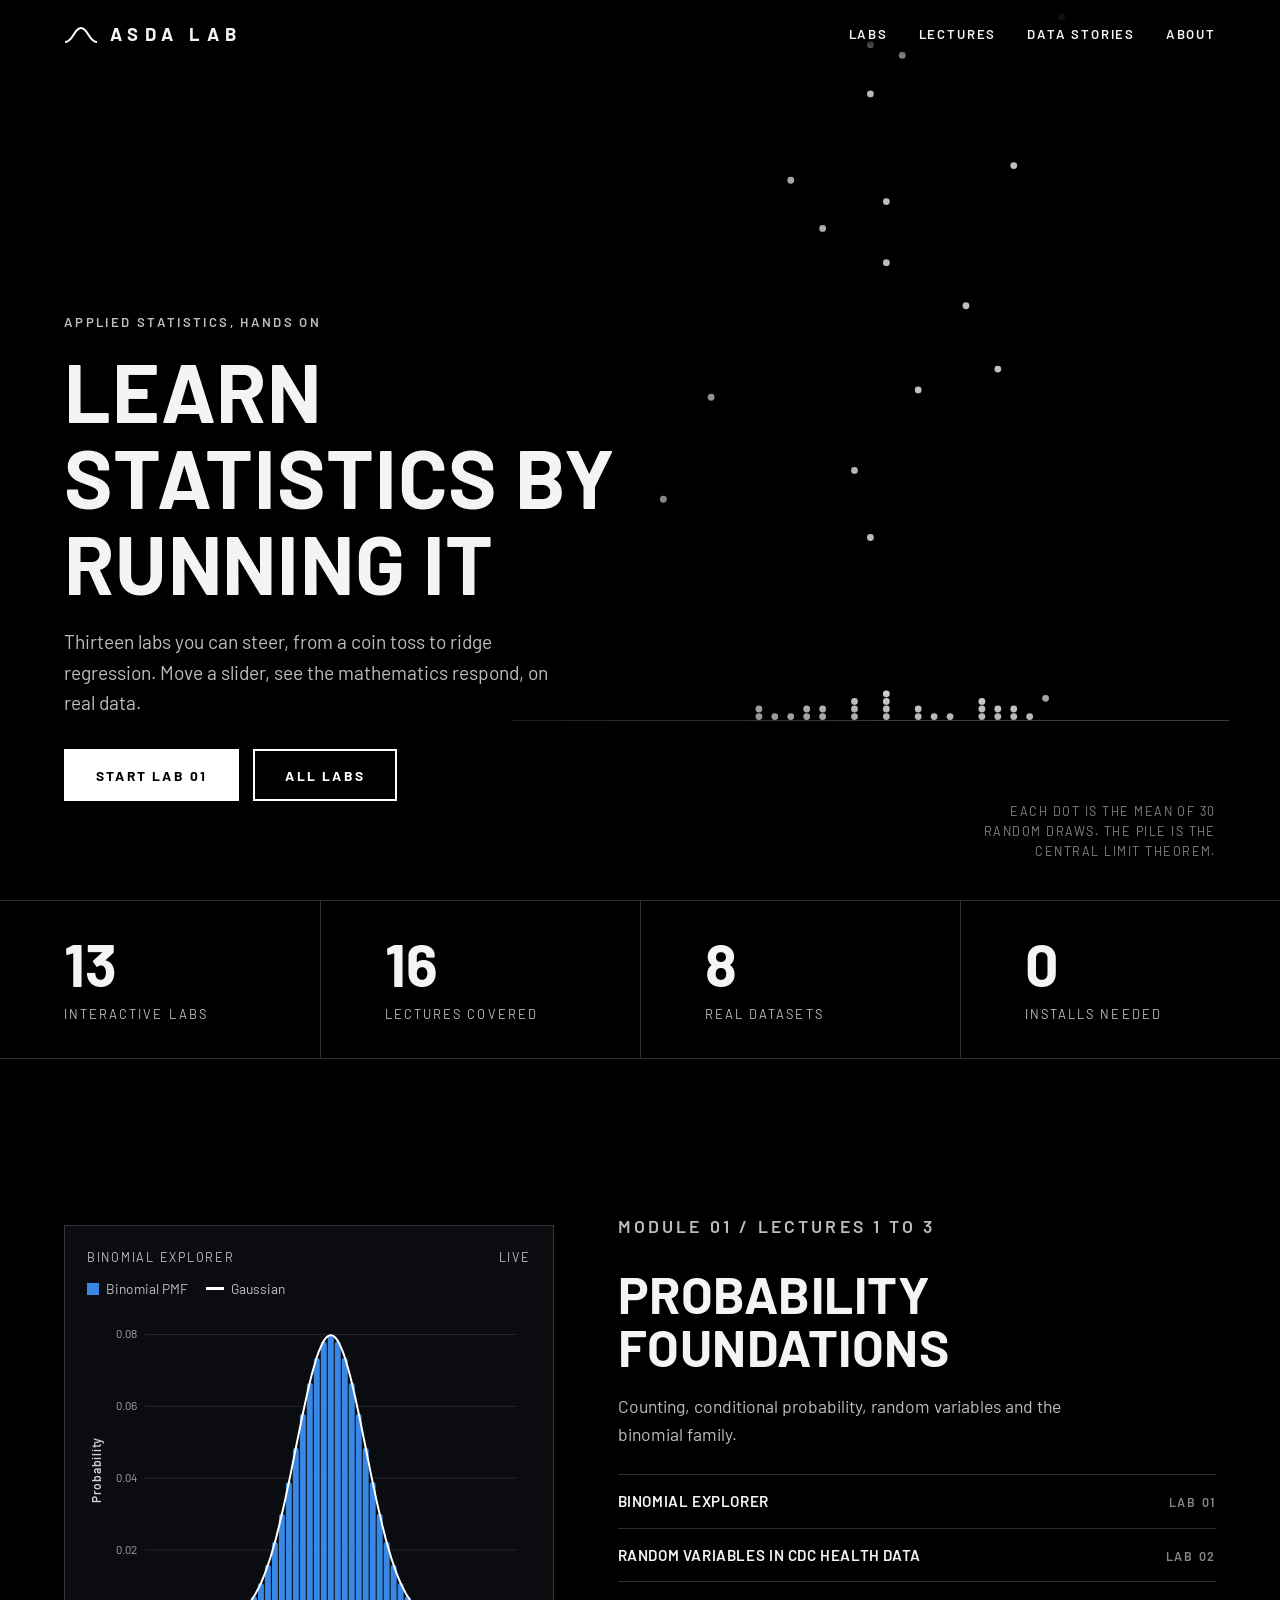
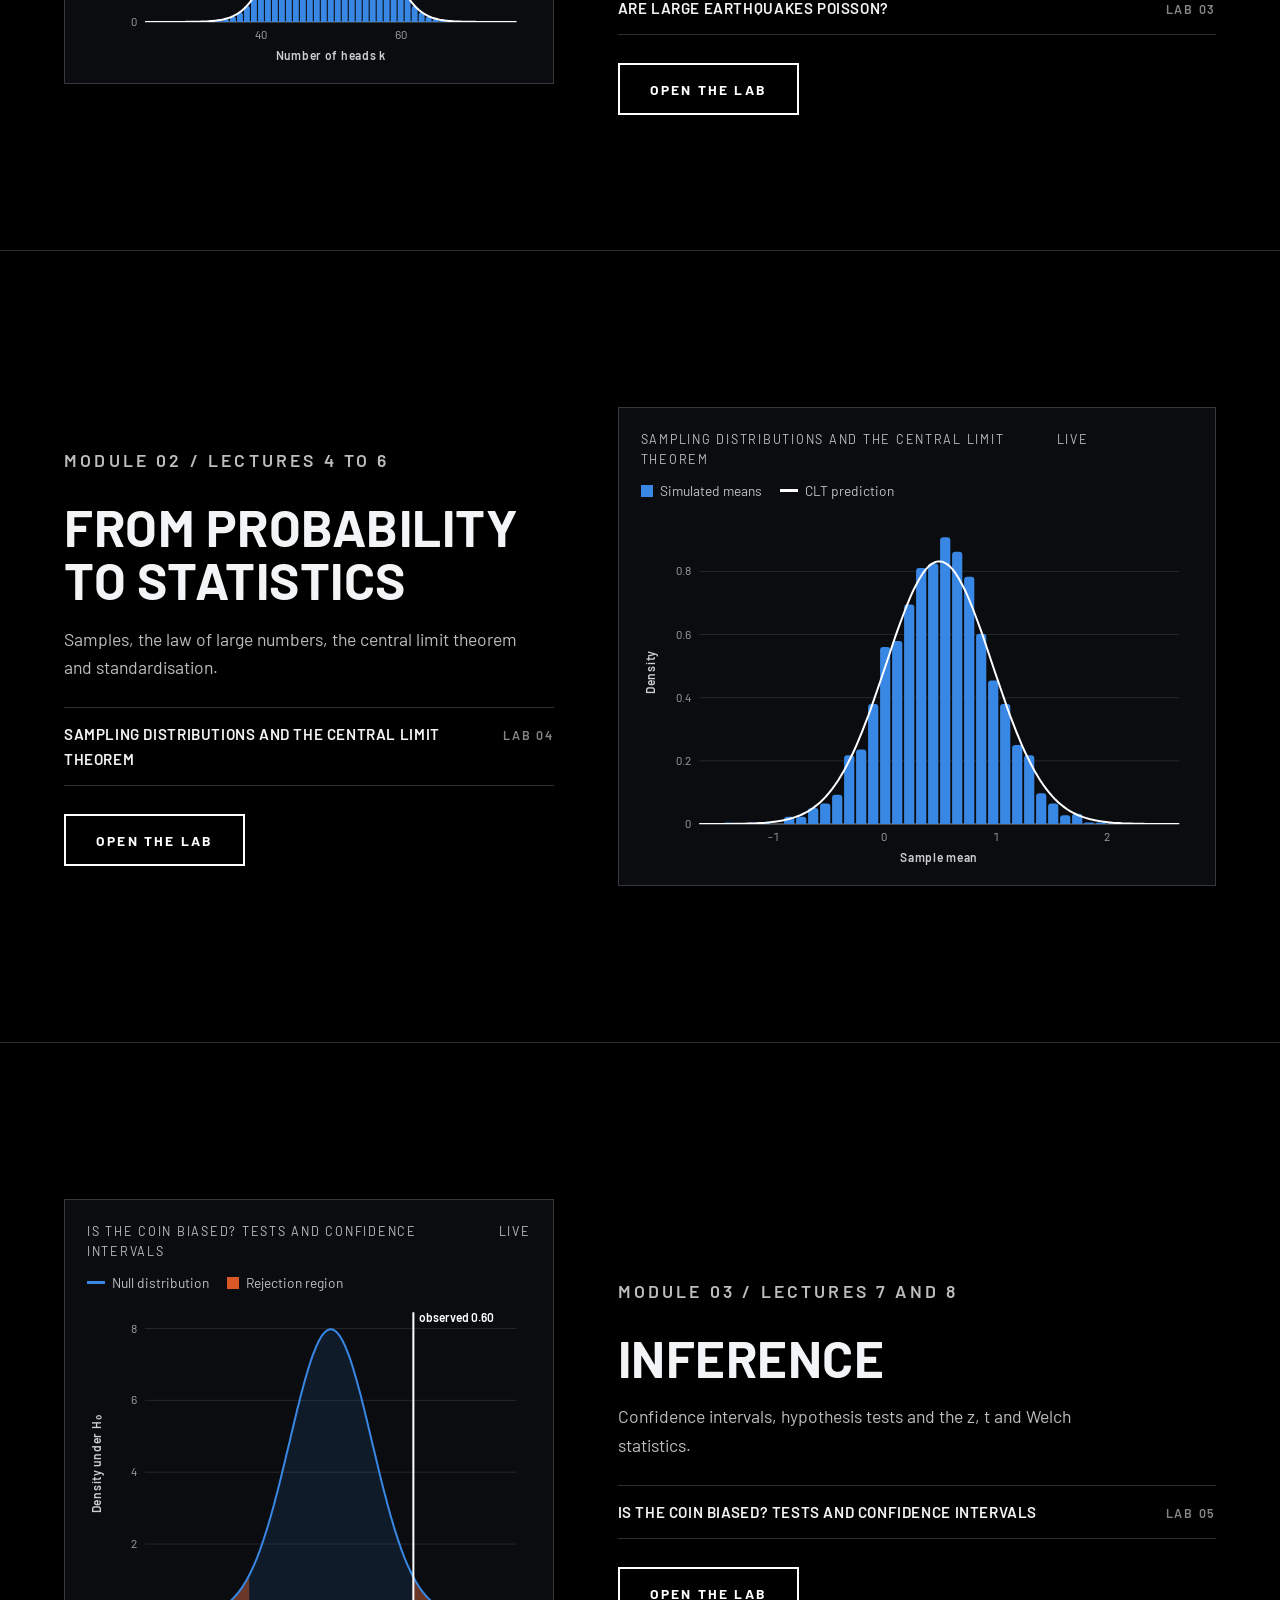
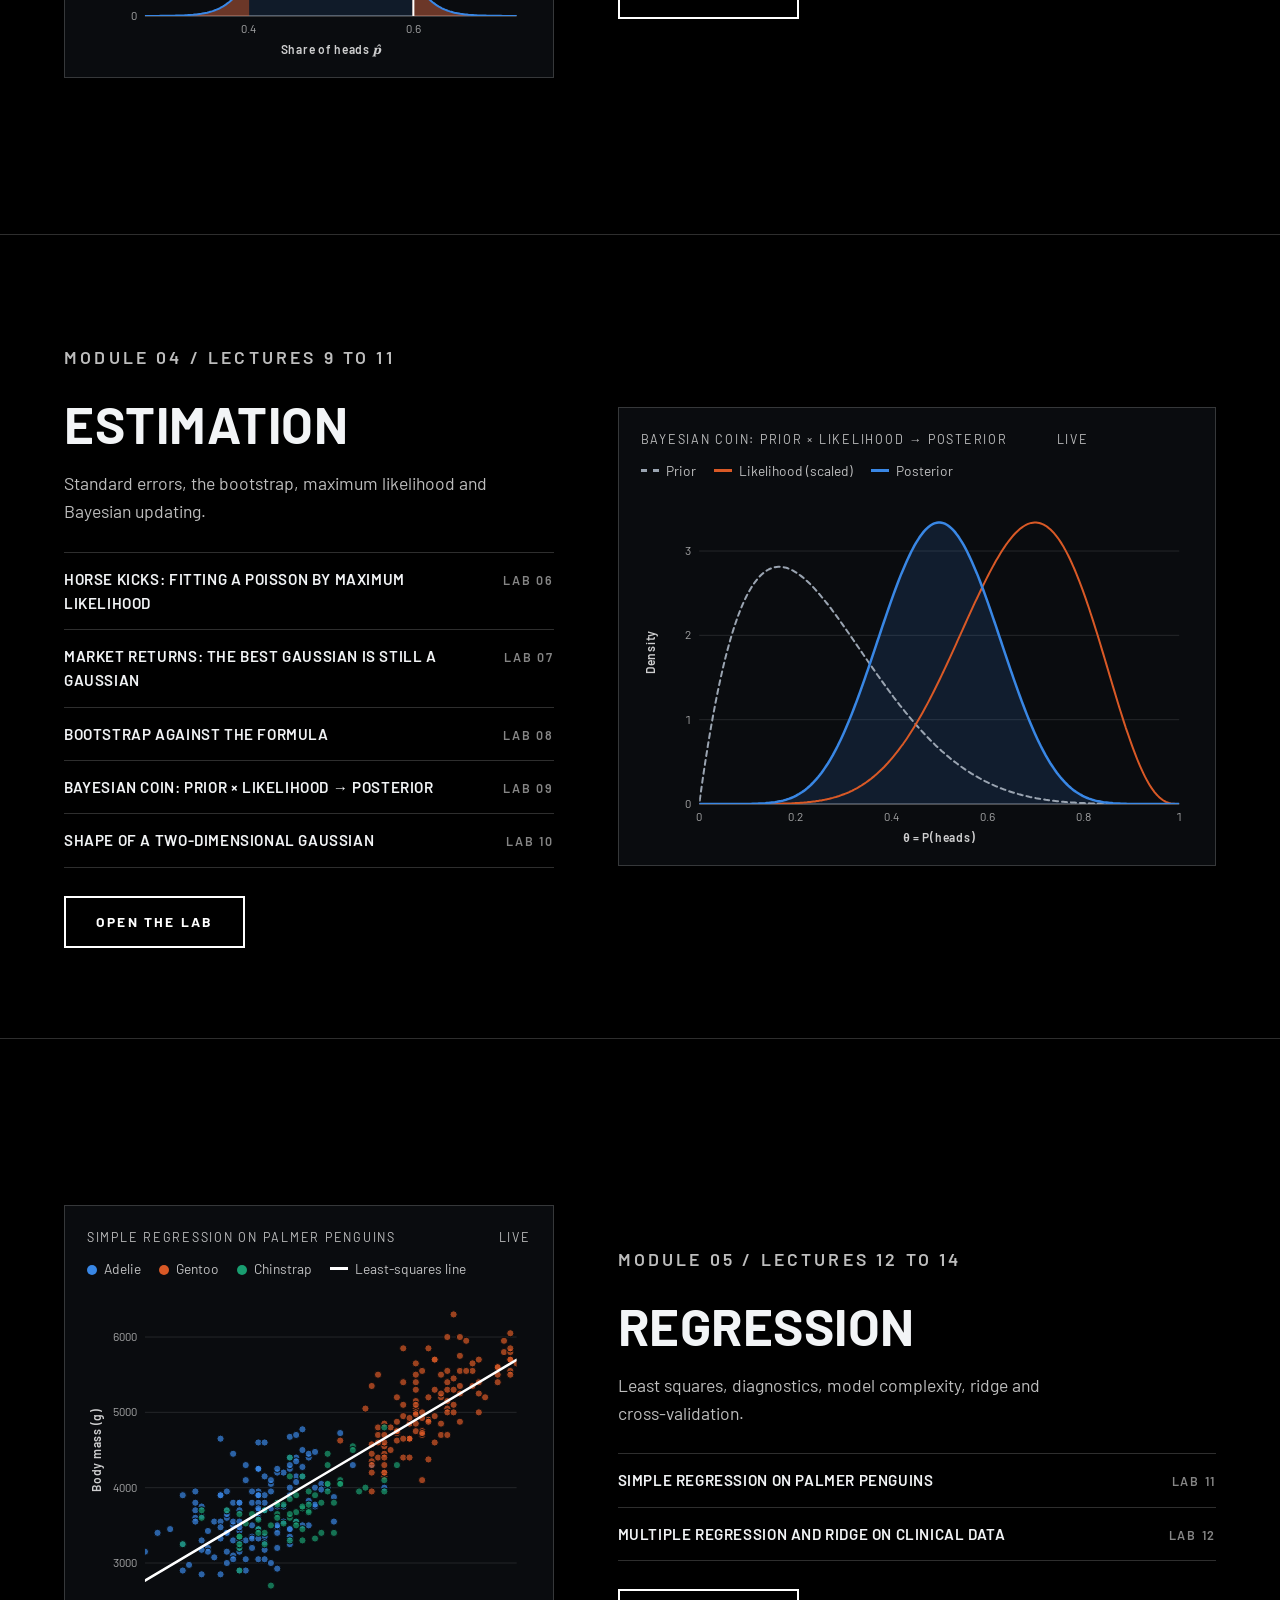
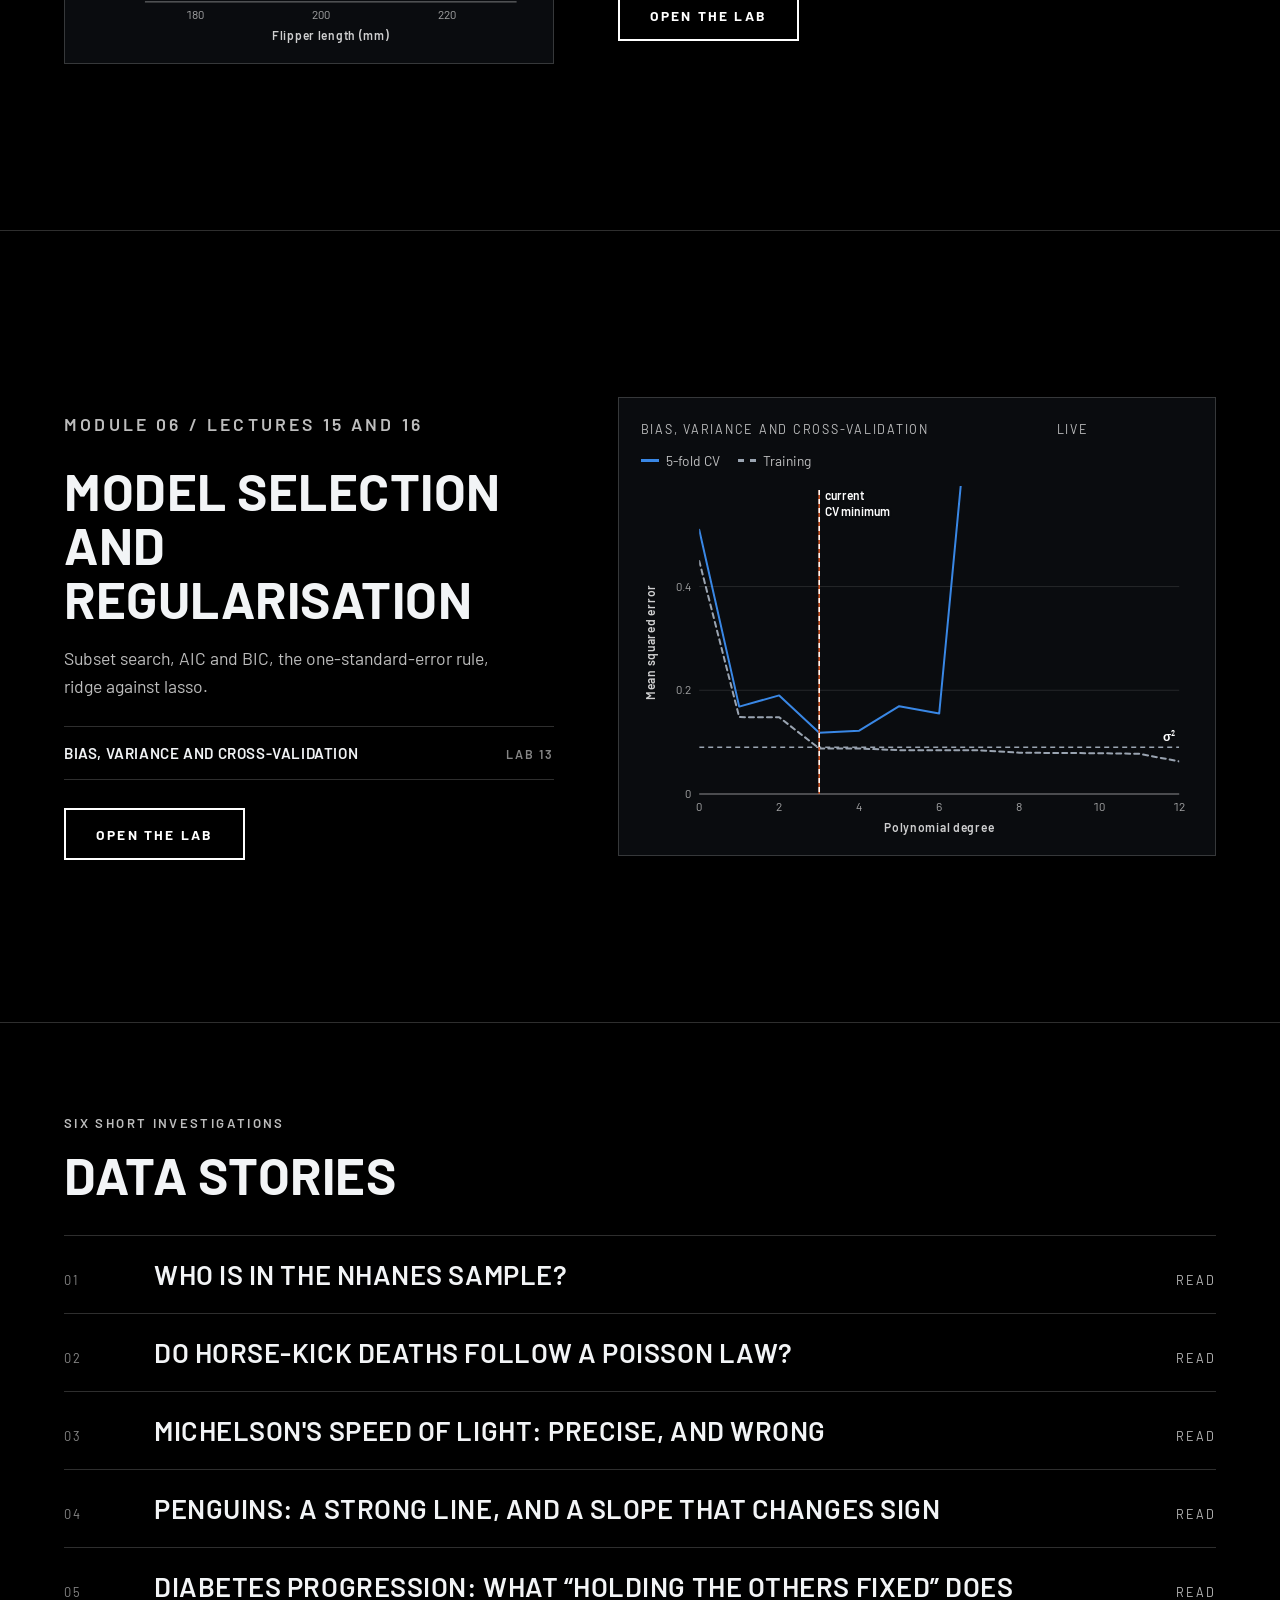
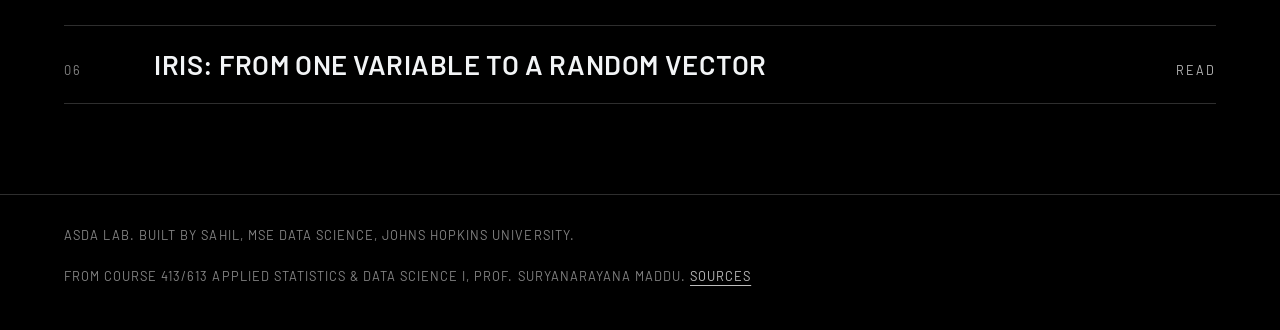
==== commit b3e03aa3: "Add the Ask search box" ====
--- a/docs/index.html
+++ b/docs/index.html
@@ -36,5 +36,6 @@
 <script src="assets/js/learn.js?v=3"></script>
 <script src="assets/js/reports.js?v=3"></script>
 <script src="assets/js/app.js?v=3"></script>
+<script defer src="https://sahiljangra12.github.io/ask/ask.js" data-site="ASDA Lab"></script>
 </body>
 </html>
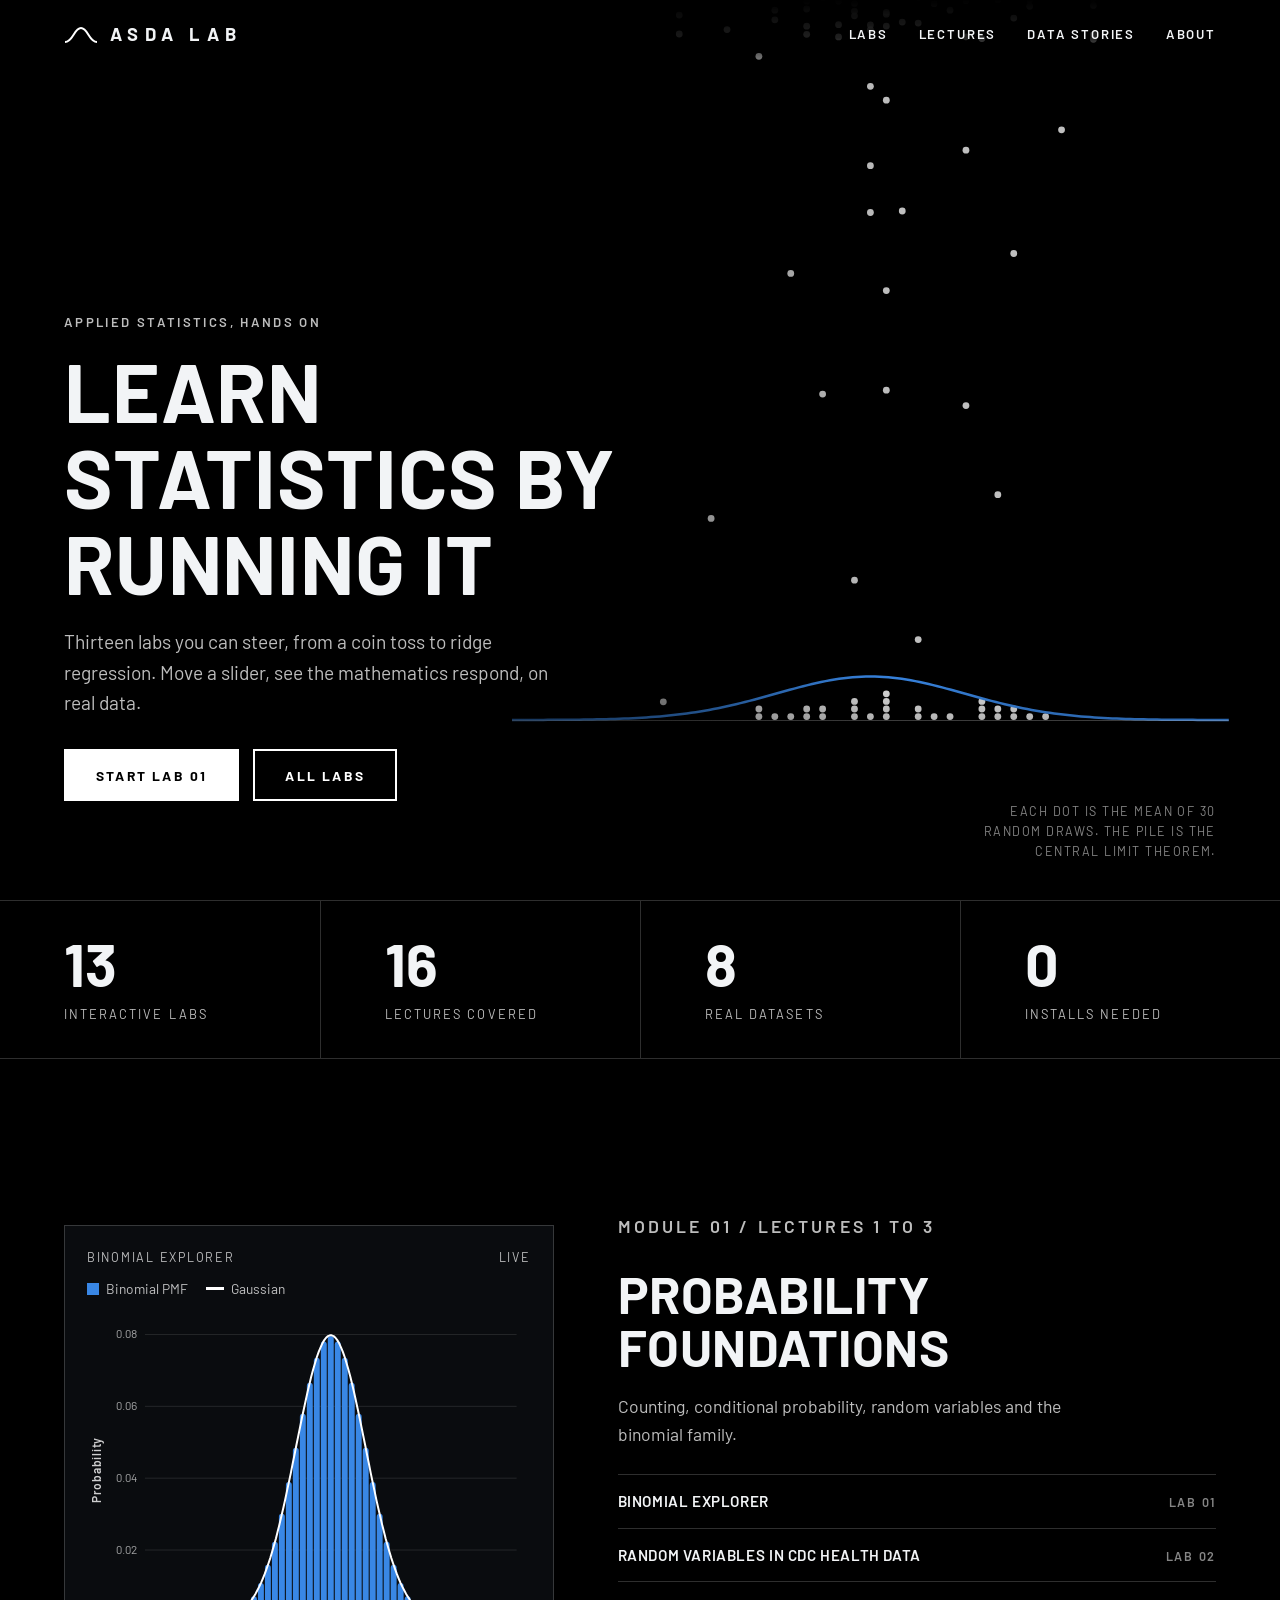
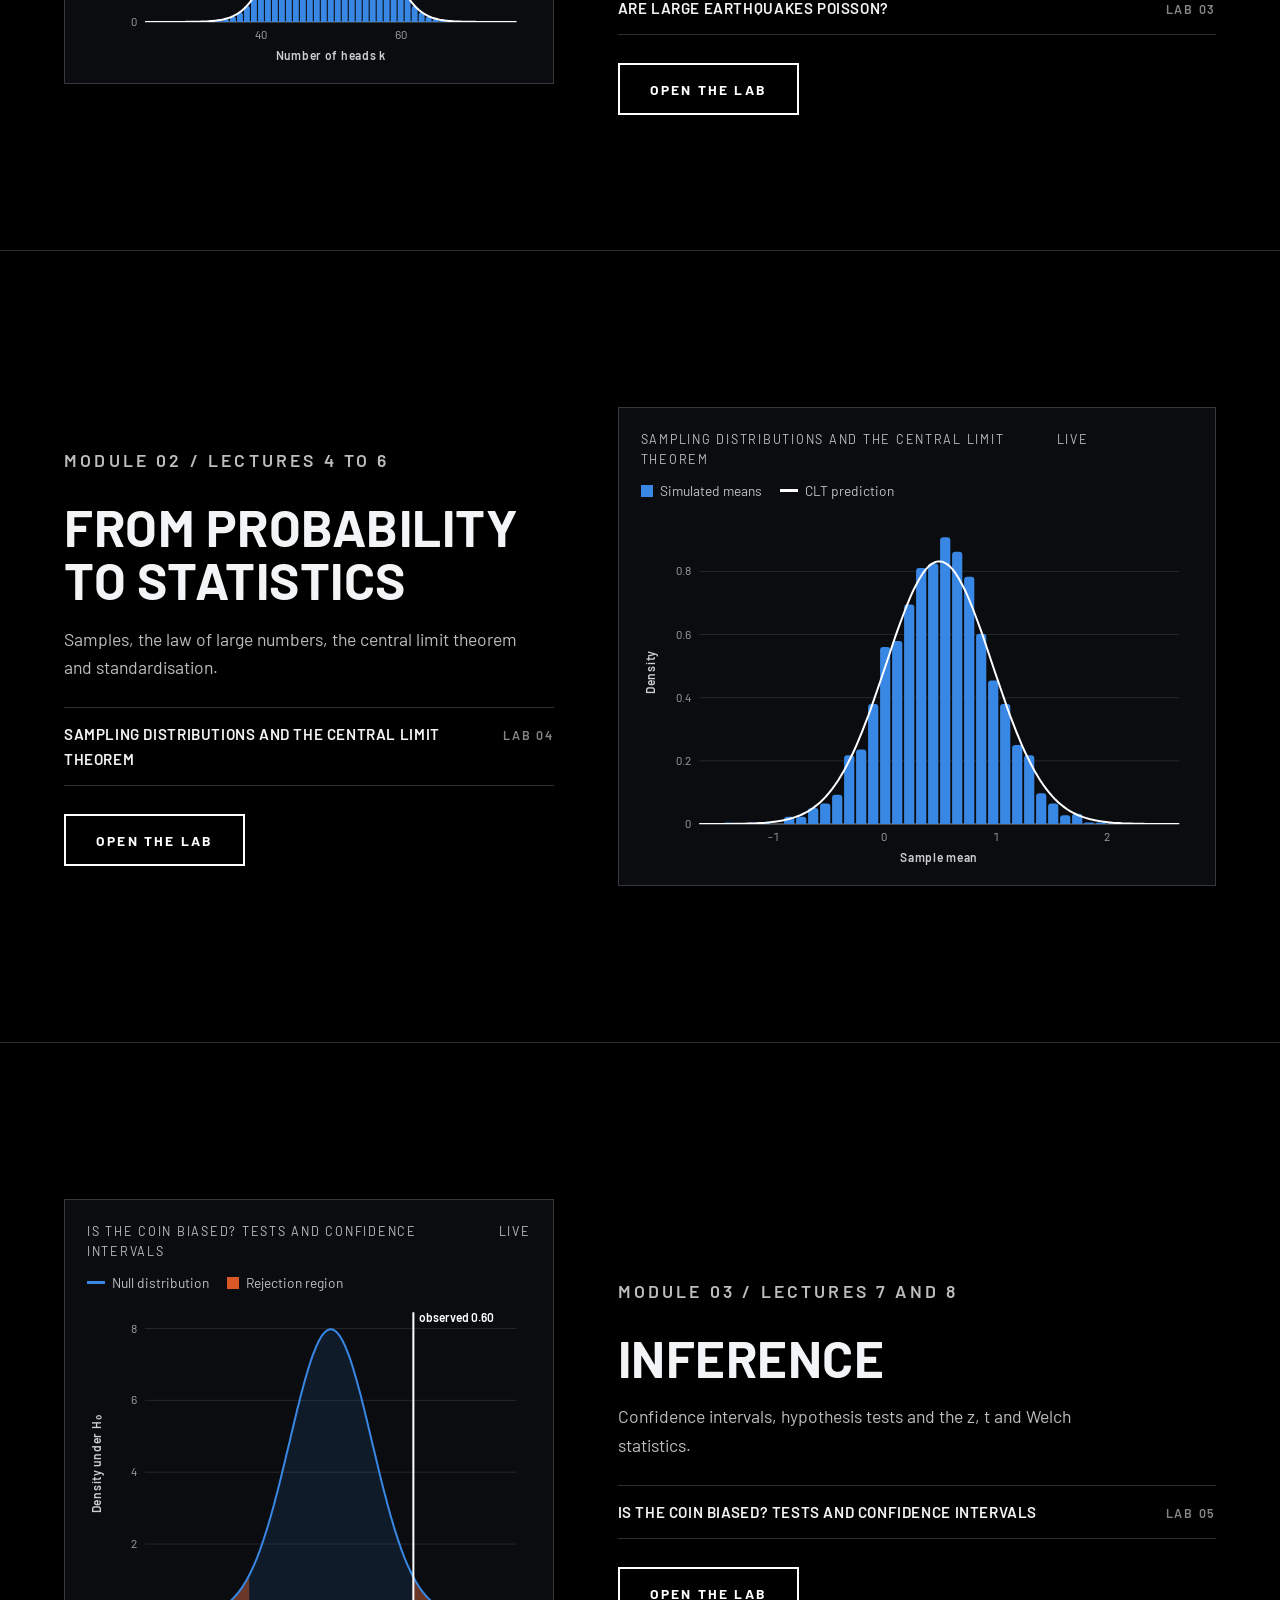
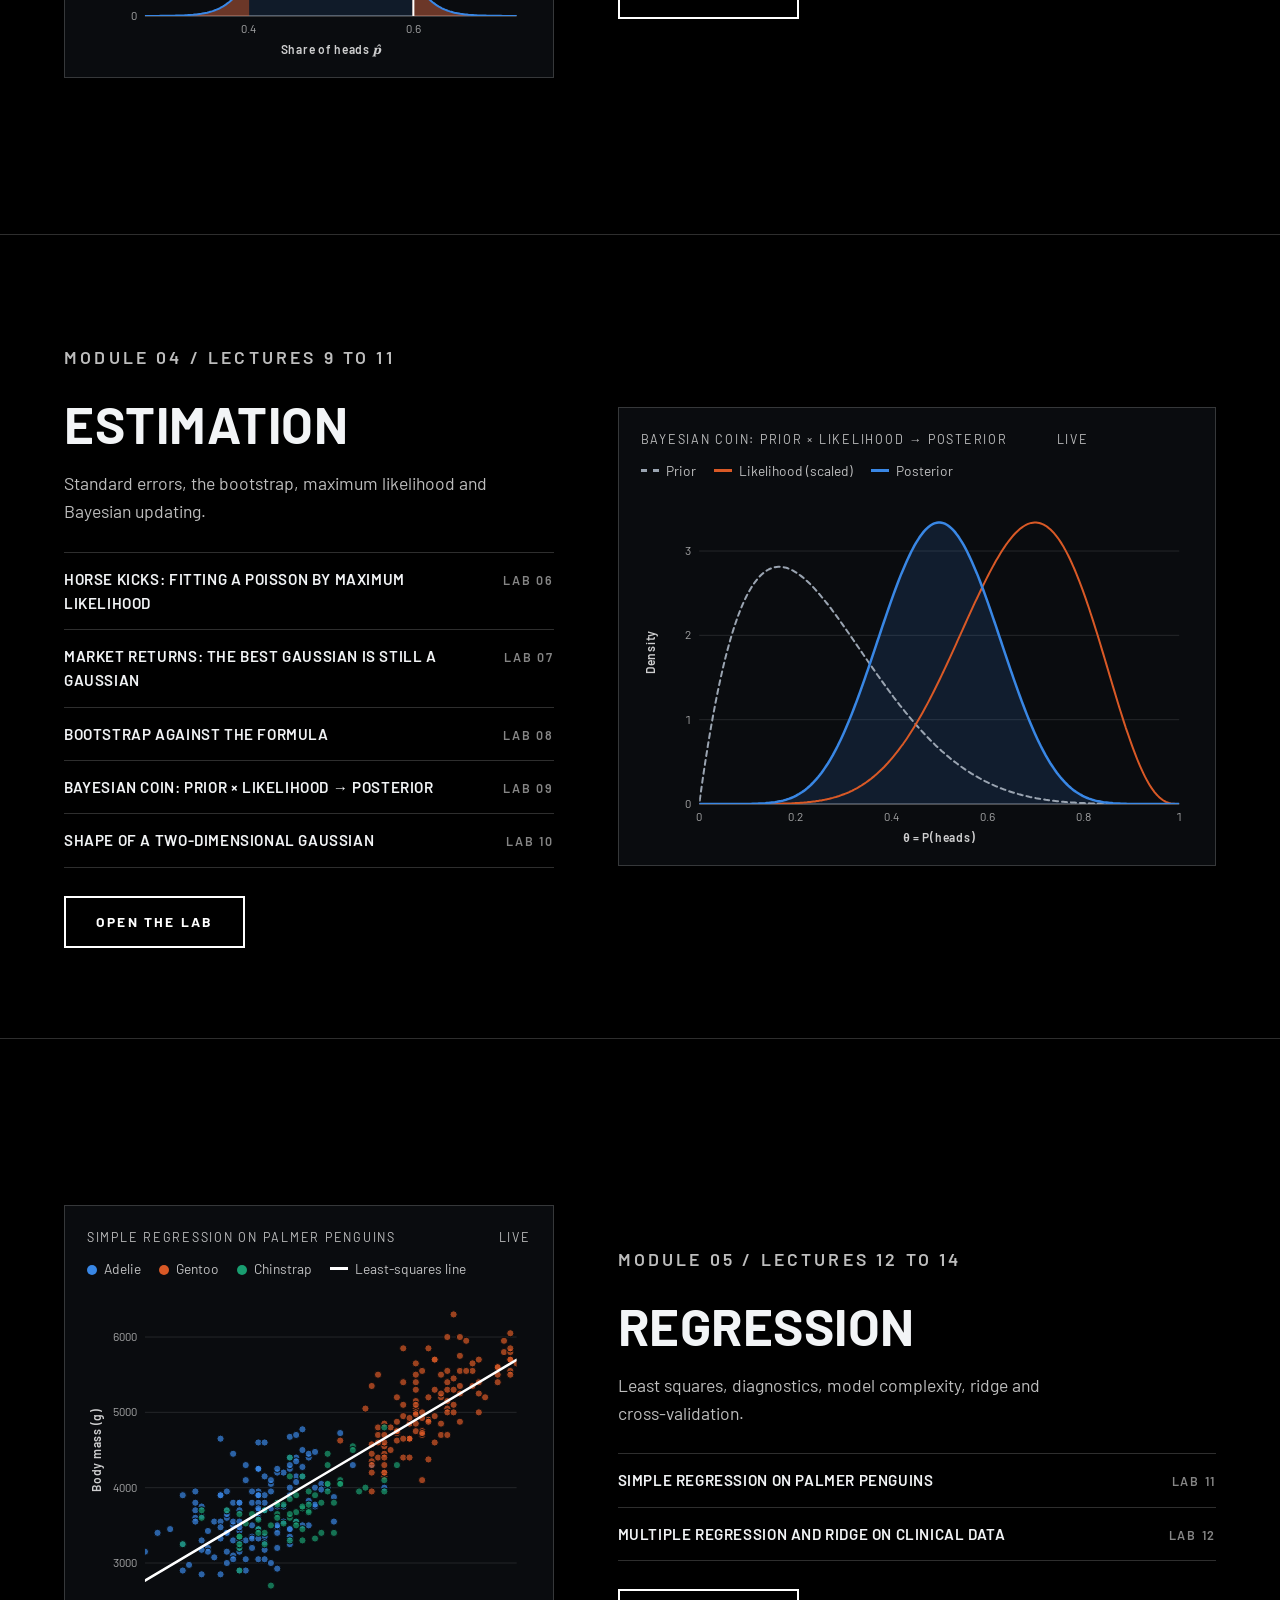
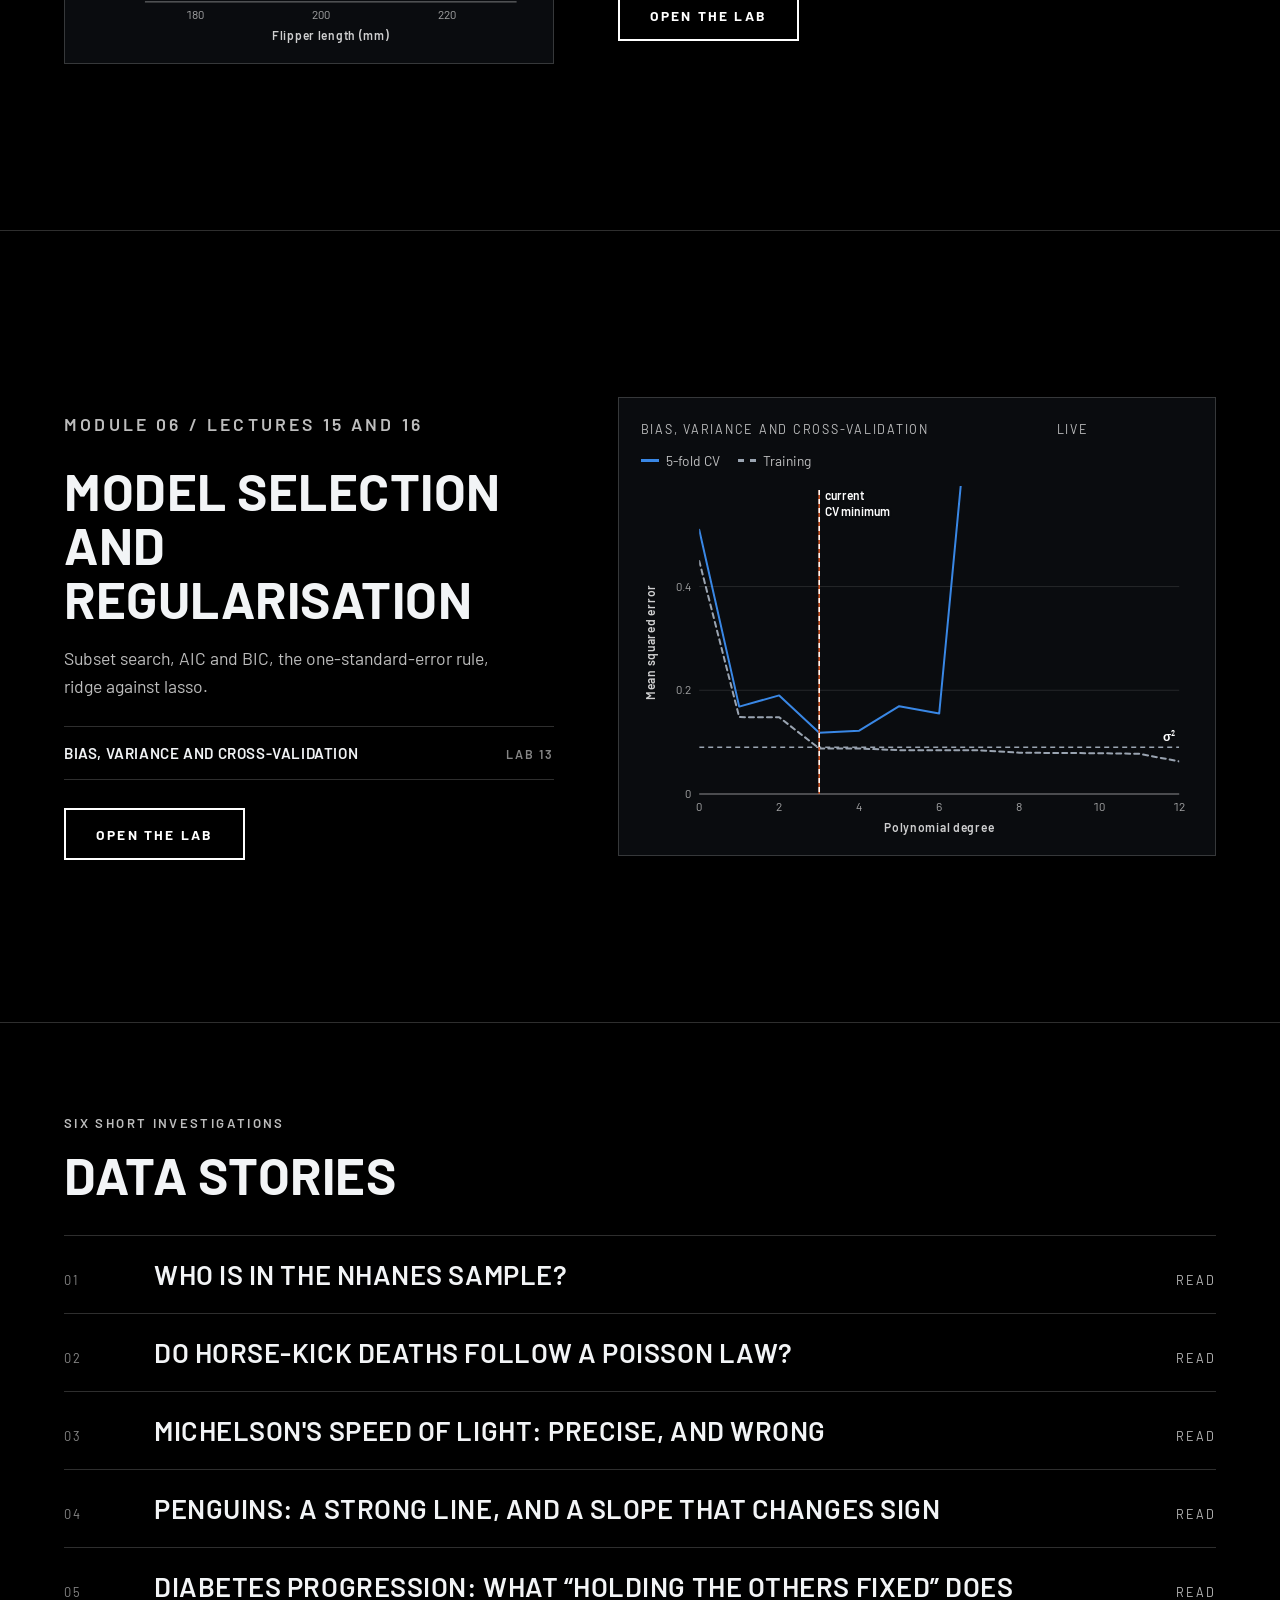
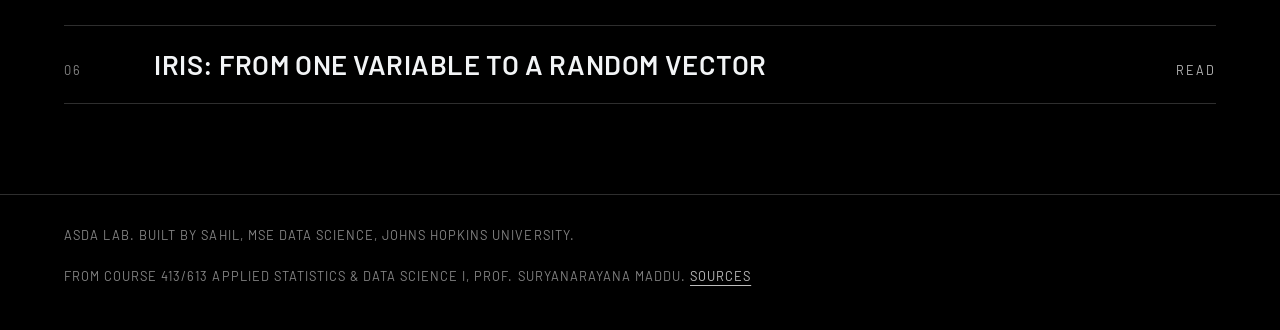
==== commit b0f5569b: "Show the 'Ask Claude' link only on this site's content pages" ====
--- a/docs/index.html
+++ b/docs/index.html
@@ -36,6 +36,6 @@
 <script src="assets/js/learn.js?v=3"></script>
 <script src="assets/js/reports.js?v=3"></script>
 <script src="assets/js/app.js?v=3"></script>
-<script defer src="https://sahiljangra12.github.io/ask/ask.js" data-site="ASDA Lab"></script>
+<script defer src="https://sahiljangra12.github.io/ask/ask.js" data-site="ASDA Lab" data-claude="on"></script>
 </body>
 </html>
